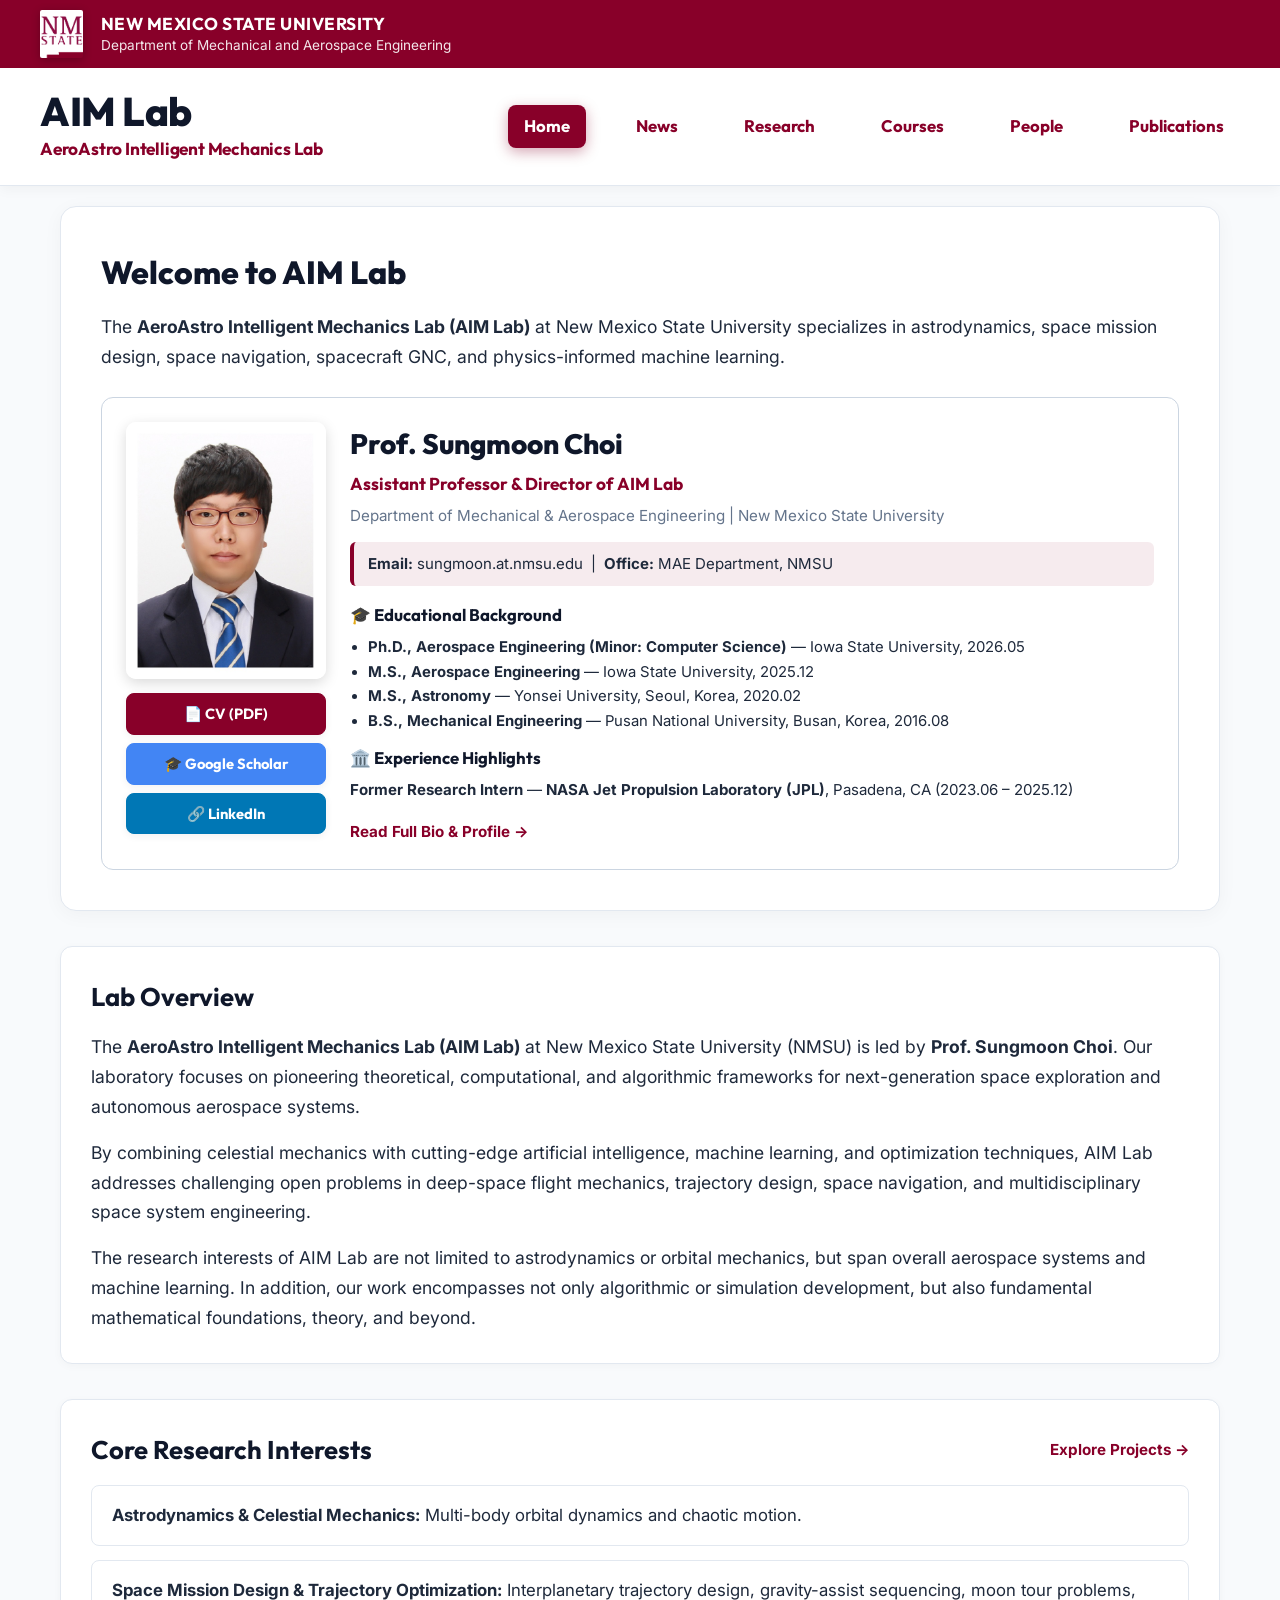
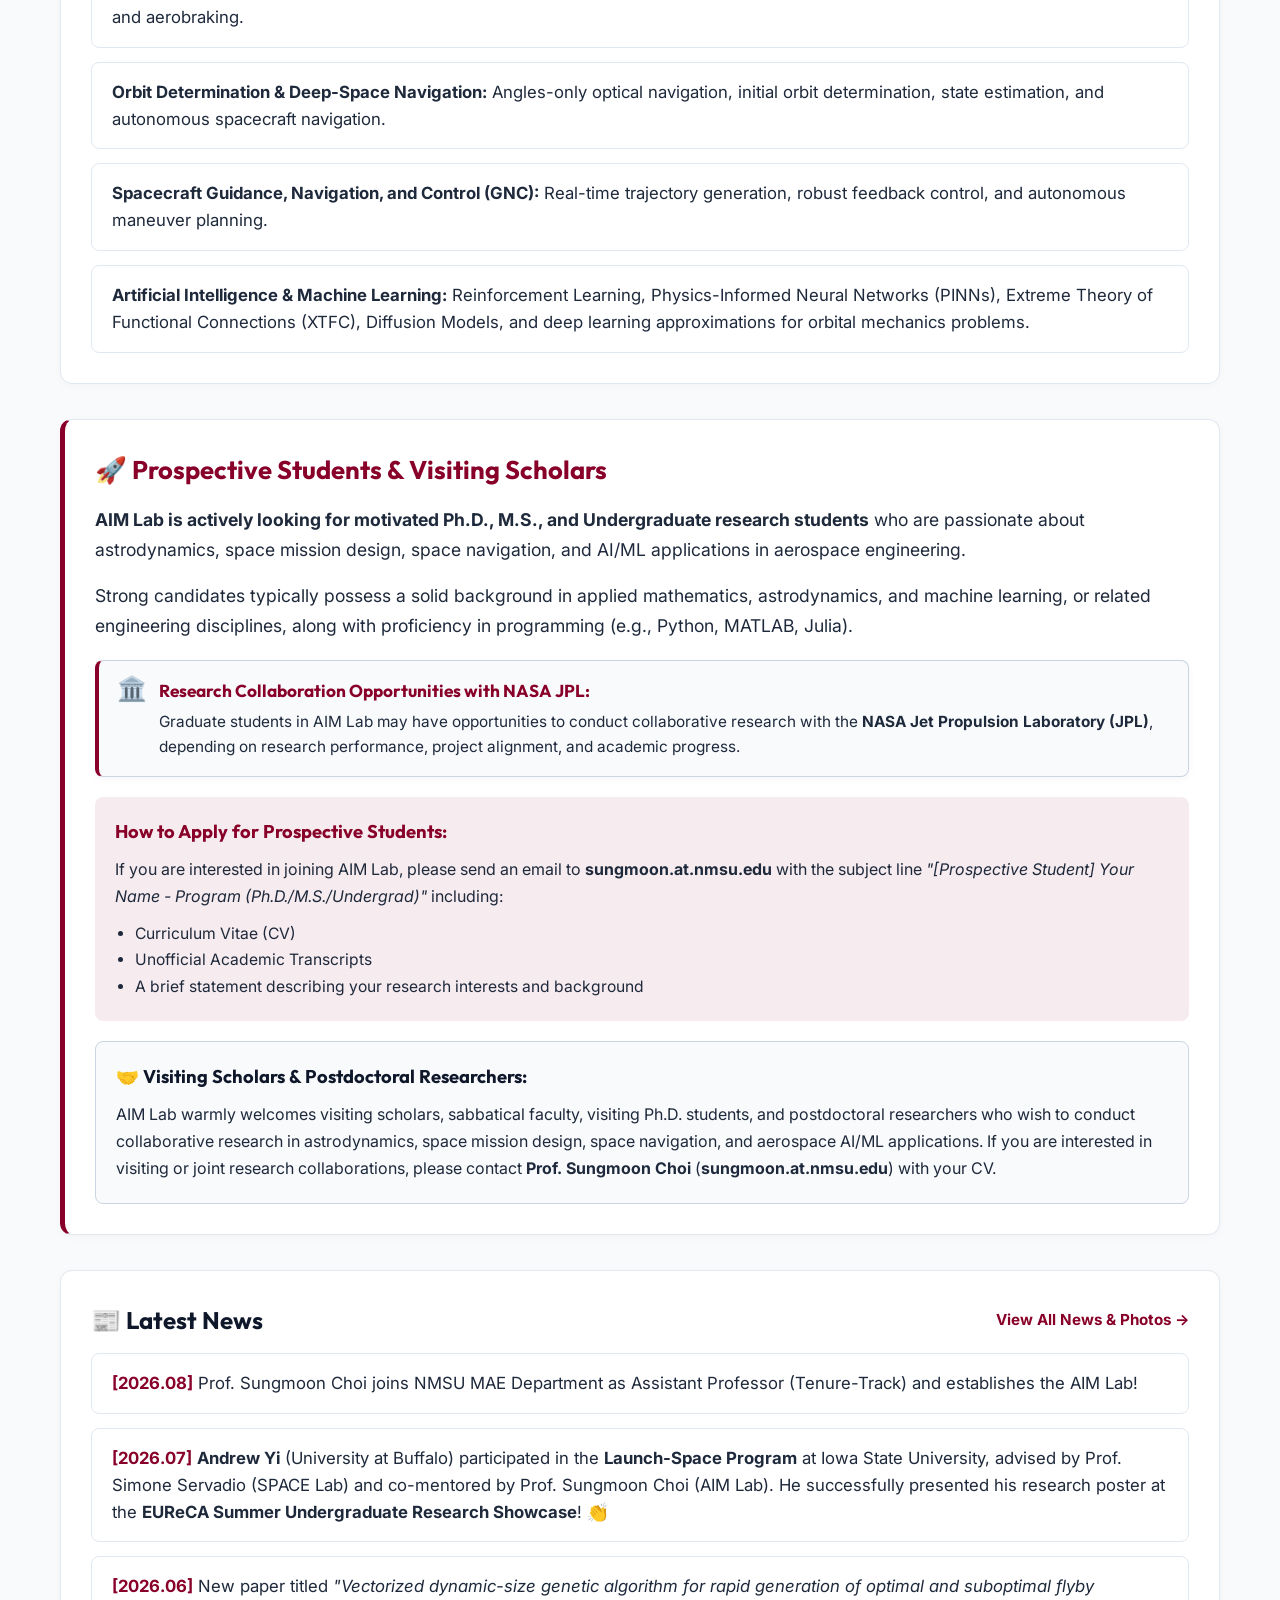
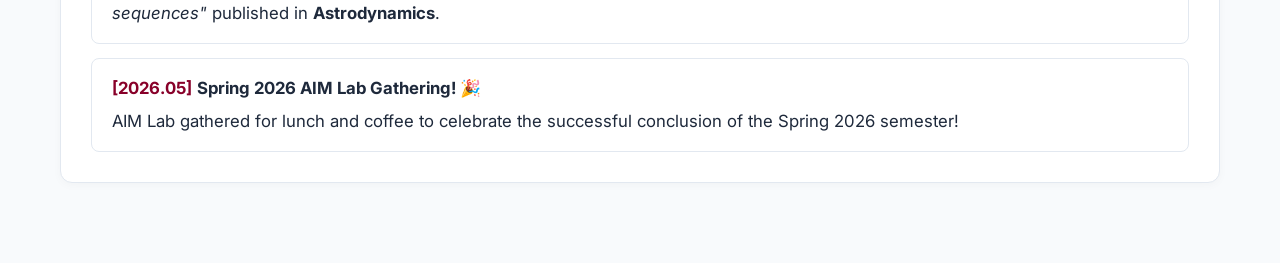
==== index.html @ 289d1724 "Restore text title header on Home page and ensure uniform 100% identical header menu height across a" ====
<!DOCTYPE html>
<html lang="en">
<head>
  <meta charset="UTF-8">
  <meta name="viewport" content="width=device-width, initial-scale=1.0">
  <title>AeroAstro Intelligent Mechanics Lab (AIM Lab) | NMSU</title>
  <link rel="stylesheet" href="styles.css?v=1.3.2">
</head>
<body>

  <!-- 1. TOP INSTITUTION BAR -->
  <div class="top-institution-bar">
    <div class="institution-container">
      <div class="institution-brand">
        <a href="https://nmsu.edu" target="_blank" rel="noopener noreferrer" class="logo-link">
          <img src="NMSU_Logo.png?v=2.0" alt="NMSU Logo" class="nmsu-logo">
        </a>
        <div class="institution-text">
          <a href="https://nmsu.edu" target="_blank" rel="noopener noreferrer" class="institution-name">New Mexico State University</a>
          <a href="https://mae.nmsu.edu" target="_blank" rel="noopener noreferrer" class="department-name">Department of Mechanical and Aerospace Engineering</a>
        </div>
      </div>
    </div>
  </div>

  <!-- 2. AIM LAB BRANDING & NAVIGATION HEADER -->
  <header class="main-header">
    <div class="lab-container">
      <div class="lab-title-group">
        <h1 class="lab-title">AIM Lab</h1>
        <p class="lab-subtitle">AeroAstro Intelligent Mechanics Lab</p>
      </div>

      <!-- Navigation Tabs -->
      <nav class="nav-tabs">
        <a href="index.html" class="nav-tab active">Home</a>
        <a href="news.html" class="nav-tab">News</a>
        <a href="research.html" class="nav-tab">Research</a>
        <a href="courses.html" class="nav-tab">Courses</a>
        <a href="people.html" class="nav-tab">People</a>
        <a href="publications.html" class="nav-tab">Publications</a>
      </nav>
    </div>
  </header>

  <!-- 3. PAGE CONTENT -->
  <main class="main-content">
    <div class="section-container">
      
      <!-- Hero Box & PI Bio Profile -->
      <div class="hero-box" style="margin-bottom: 35px;">
        <h2 class="hero-heading">Welcome to AIM Lab</h2>
        <p class="hero-text" style="margin-bottom: 25px;">
          The <strong>AeroAstro Intelligent Mechanics Lab (AIM Lab)</strong> at New Mexico State University specializes in astrodynamics, space mission design, space navigation, spacecraft GNC, and physics-informed machine learning.
        </p>

        <!-- PI Bio Profile Card (Option 2) -->
        <div style="background-color: #ffffff; border: 1px solid #cbd5e1; border-radius: 12px; padding: 24px; color: var(--text-main); display: flex; gap: 24px; align-items: flex-start; flex-wrap: wrap;">
          
          <!-- PI Photo & Links Column -->
          <div style="display: flex; flex-direction: column; gap: 10px; width: 200px; flex-shrink: 0;">
            <img src="Members/Sungmoon.jpg?v=1.0" alt="Prof. Sungmoon Choi" style="width: 100%; border-radius: 10px; box-shadow: 0 4px 14px rgba(0,0,0,0.15); border: 2px solid #ffffff;">
            
            <div style="display: flex; flex-direction: column; gap: 8px; width: 100%; margin-top: 4px;">
              <a href="Sungmoon_Choi_CV.pdf?v=20260731_v2" target="_blank" rel="noopener noreferrer" class="profile-link-btn cv-btn" style="width: 100%; justify-content: center; box-sizing: border-box;">
                📄 CV (PDF)
              </a>
              <a href="https://scholar.google.co.kr/citations?hl=en&user=EXvpT_MAAAAJ&view_op=list_works" target="_blank" rel="noopener noreferrer" class="profile-link-btn scholar-profile-btn" style="width: 100%; justify-content: center; box-sizing: border-box; background-color: #4285F4; color: #ffffff;">
                🎓 Google Scholar
              </a>
              <a href="https://www.linkedin.com/in/sun--moon/" target="_blank" rel="noopener noreferrer" class="profile-link-btn linkedin-btn" style="width: 100%; justify-content: center; box-sizing: border-box;">
                🔗 LinkedIn
              </a>
            </div>
          </div>

          <!-- PI Details & Bio Column -->
          <div style="flex: 1; min-width: 280px;">
            <h3 style="font-family: 'Outfit', sans-serif; font-size: 1.75rem; font-weight: 800; color: var(--space-dark); margin-bottom: 4px;">Prof. Sungmoon Choi</h3>
            <p style="font-family: 'Outfit', sans-serif; font-size: 1.08rem; font-weight: 700; color: var(--nmsu-crimson); margin-bottom: 6px;">Assistant Professor & Director of AIM Lab</p>
            <p style="font-size: 0.95rem; color: var(--text-muted); margin-bottom: 14px;">Department of Mechanical & Aerospace Engineering | New Mexico State University</p>

            <div style="background-color: var(--nmsu-crimson-light); border-left: 4px solid var(--nmsu-crimson); padding: 10px 14px; border-radius: 6px; margin-bottom: 16px; font-size: 0.94rem;">
              <strong>Email:</strong> sungmoon.at.nmsu.edu &nbsp;|&nbsp; <strong>Office:</strong> MAE Department, NMSU
            </div>

            <!-- Education & Research Experience -->
            <div style="margin-bottom: 14px;">
              <h4 style="font-family: 'Outfit', sans-serif; font-size: 1.05rem; color: var(--space-dark); margin-bottom: 6px; font-weight: 700;">🎓 Educational Background</h4>
              <ul style="margin-left: 18px; font-size: 0.93rem; line-height: 1.65; color: var(--text-main); margin-bottom: 12px;">
                <li><strong>Ph.D., Aerospace Engineering (Minor: Computer Science)</strong> — Iowa State University, 2026.05</li>
                <li><strong>M.S., Aerospace Engineering</strong> — Iowa State University, 2025.12</li>
                <li><strong>M.S., Astronomy</strong> — Yonsei University, Seoul, Korea, 2020.02</li>
                <li><strong>B.S., Mechanical Engineering</strong> — Pusan National University, Busan, Korea, 2016.08</li>
              </ul>

              <h4 style="font-family: 'Outfit', sans-serif; font-size: 1.05rem; color: var(--space-dark); margin-bottom: 6px; font-weight: 700;">🏛️ Experience Highlights</h4>
              <p style="font-size: 0.94rem; line-height: 1.6; margin-bottom: 4px; color: var(--text-main);">
                <strong>Former Research Intern</strong> — <strong>NASA Jet Propulsion Laboratory (JPL)</strong>, Pasadena, CA (2023.06 – 2025.12)
              </p>
            </div>
            
            <a href="people.html#pi" style="display: inline-block; color: var(--nmsu-crimson); font-weight: 700; font-size: 0.95rem; text-decoration: none; margin-top: 4px;">Read Full Bio & Profile →</a>
          </div>

        </div>
      </div>

      <!-- Lab Overview -->
      <div class="info-card" style="margin-bottom: 35px;">
        <h3 style="font-size: 1.6rem; color: var(--space-dark); margin-bottom: 14px;">Lab Overview</h3>
        <p class="section-desc" style="margin-bottom: 16px;">
          The <strong>AeroAstro Intelligent Mechanics Lab (AIM Lab)</strong> at New Mexico State University (NMSU) is led by <strong>Prof. Sungmoon Choi</strong>. Our laboratory focuses on pioneering theoretical, computational, and algorithmic frameworks for next-generation space exploration and autonomous aerospace systems.
        </p>
        <p class="section-desc" style="margin-bottom: 16px;">
          By combining celestial mechanics with cutting-edge artificial intelligence, machine learning, and optimization techniques, AIM Lab addresses challenging open problems in deep-space flight mechanics, trajectory design, space navigation, and multidisciplinary space system engineering.
        </p>
        <p class="section-desc">
          The research interests of AIM Lab are not limited to astrodynamics or orbital mechanics, but span overall aerospace systems and machine learning. In addition, our work encompasses not only algorithmic or simulation development, but also fundamental mathematical foundations, theory, and beyond.
        </p>
      </div>

      <!-- Core Research Interests -->
      <div class="info-card" style="margin-bottom: 35px;">
        <div style="display: flex; justify-content: space-between; align-items: center; margin-bottom: 14px;">
          <h3 style="font-size: 1.6rem; color: var(--space-dark); margin: 0;">Core Research Interests</h3>
          <a href="research.html" style="color: var(--nmsu-crimson); font-weight: 700; text-decoration: none; font-size: 0.95rem;">Explore Projects →</a>
        </div>
        <ul class="info-list">
          <li><strong>Astrodynamics & Celestial Mechanics:</strong> Multi-body orbital dynamics and chaotic motion.</li>
          <li><strong>Space Mission Design & Trajectory Optimization:</strong> Interplanetary trajectory design, gravity-assist sequencing, moon tour problems, and aerobraking.</li>
          <li><strong>Orbit Determination & Deep-Space Navigation:</strong> Angles-only optical navigation, initial orbit determination, state estimation, and autonomous spacecraft navigation.</li>
          <li><strong>Spacecraft Guidance, Navigation, and Control (GNC):</strong> Real-time trajectory generation, robust feedback control, and autonomous maneuver planning.</li>
          <li><strong>Artificial Intelligence & Machine Learning:</strong> Reinforcement Learning, Physics-Informed Neural Networks (PINNs), Extreme Theory of Functional Connections (XTFC), Diffusion Models, and deep learning approximations for orbital mechanics problems.</li>
        </ul>
      </div>

      <!-- Prospective Students & Visiting Scholars Section -->
      <div class="info-card" style="border-left: 5px solid var(--nmsu-crimson); background-color: #ffffff; margin-bottom: 35px;">
        <h3 style="font-size: 1.6rem; color: var(--nmsu-crimson); margin-bottom: 14px;">🚀 Prospective Students & Visiting Scholars</h3>
        <p class="section-desc" style="margin-bottom: 16px;">
          <strong>AIM Lab is actively looking for motivated Ph.D., M.S., and Undergraduate research students</strong> who are passionate about astrodynamics, space mission design, space navigation, and AI/ML applications in aerospace engineering.
        </p>
        <p class="section-desc" style="margin-bottom: 20px;">
          Strong candidates typically possess a solid background in applied mathematics, astrodynamics, and machine learning, or related engineering disciplines, along with proficiency in programming (e.g., Python, MATLAB, Julia).
        </p>
        
        <!-- NASA JPL Collaboration Opportunity Highlight Box -->
        <div style="background-color: #f8fafc; border-left: 4px solid var(--nmsu-crimson); border-top: 1px solid #cbd5e1; border-right: 1px solid #cbd5e1; border-bottom: 1px solid #cbd5e1; padding: 16px 18px; border-radius: 8px; margin-bottom: 20px; box-shadow: 0 2px 8px rgba(0,0,0,0.04);">
          <div style="display: flex; align-items: flex-start; gap: 12px;">
            <span style="font-size: 1.5rem; line-height: 1;">🏛️</span>
            <div>
              <h4 style="font-family: 'Outfit', sans-serif; color: var(--nmsu-crimson); margin-bottom: 4px; font-size: 1.08rem; font-weight: 700;">Research Collaboration Opportunities with NASA JPL:</h4>
              <p style="font-size: 0.96rem; color: var(--text-main); line-height: 1.65; margin: 0;">
                Graduate students in AIM Lab may have opportunities to conduct collaborative research with the <strong>NASA Jet Propulsion Laboratory (JPL)</strong>, depending on research performance, project alignment, and academic progress.
              </p>
            </div>
          </div>
        </div>

        <!-- How to Apply for Students -->
        <div style="background-color: var(--nmsu-crimson-light); padding: 20px; border-radius: 8px; margin-bottom: 20px;">
          <h4 style="font-family: 'Outfit', sans-serif; color: var(--nmsu-crimson); margin-bottom: 10px; font-size: 1.15rem;">How to Apply for Prospective Students:</h4>
          <p class="section-desc" style="font-size: 1rem; margin-bottom: 10px;">
            If you are interested in joining AIM Lab, please send an email to <strong>sungmoon.at.nmsu.edu</strong> with the subject line <em>"[Prospective Student] Your Name - Program (Ph.D./M.S./Undergrad)"</em> including:
          </p>
          <ul style="margin-left: 20px; color: var(--text-main); font-size: 0.98rem; line-height: 1.7;">
            <li>Curriculum Vitae (CV)</li>
            <li>Unofficial Academic Transcripts</li>
            <li>A brief statement describing your research interests and background</li>
          </ul>
        </div>

        <!-- Visiting Scholars Information -->
        <div style="background-color: #f8fafc; border: 1px solid #cbd5e1; padding: 20px; border-radius: 8px;">
          <h4 style="font-family: 'Outfit', sans-serif; color: var(--space-dark); margin-bottom: 10px; font-size: 1.15rem;">🤝 Visiting Scholars & Postdoctoral Researchers:</h4>
          <p class="section-desc" style="font-size: 1rem; line-height: 1.7;">
            AIM Lab warmly welcomes visiting scholars, sabbatical faculty, visiting Ph.D. students, and postdoctoral researchers who wish to conduct collaborative research in astrodynamics, space mission design, space navigation, and aerospace AI/ML applications. If you are interested in visiting or joint research collaborations, please contact <strong>Prof. Sungmoon Choi</strong> (<strong>sungmoon.at.nmsu.edu</strong>) with your CV.
          </p>
        </div>
      </div>

      <!-- Latest News Preview Box -->
      <div class="info-card">
        <div style="display: flex; justify-content: space-between; align-items: center; margin-bottom: 14px;">
          <h3 style="font-size: 1.5rem; color: var(--space-dark); margin: 0;">📰 Latest News</h3>
          <a href="news.html" style="color: var(--nmsu-crimson); font-weight: 700; text-decoration: none; font-size: 0.95rem;">View All News & Photos →</a>
        </div>
        <ul class="info-list" id="home-latest-news-list">
          <li>
            <strong style="color: var(--nmsu-crimson);">[2026.08]</strong> Prof. Sungmoon Choi joins NMSU MAE Department as Assistant Professor (Tenure-Track) and establishes the AIM Lab!
          </li>
          <li>
            <strong style="color: var(--nmsu-crimson);">[2026.07]</strong> <strong>Andrew Yi</strong> (University at Buffalo) participated in the <strong>Launch-Space Program</strong> at Iowa State University, advised by Prof. Simone Servadio (SPACE Lab) and co-mentored by Prof. Sungmoon Choi (AIM Lab). He successfully presented his research poster at the <strong>EUReCA Summer Undergraduate Research Showcase</strong>! 👏
          </li>
          <li>
            <strong style="color: var(--nmsu-crimson);">[2026.06]</strong> New paper titled <em>"Vectorized dynamic-size genetic algorithm for rapid generation of optimal and suboptimal flyby sequences"</em> published in <strong>Astrodynamics</strong>.
          </li>
          <li>
            <strong style="color: var(--nmsu-crimson);">[2026.05]</strong> <strong>Congratulations to Mingeun Park & Ethan Griesman! 🎓</strong> Lab members Mingeun Park (B.S. in Aerospace Engineering and Meteorology) and Ethan Griesman (B.S. in Computer Engineering) earned their degrees from Iowa State University!
          </li>
        </ul>
      </div>

    </div>
  </main>

  <script src="main.js"></script>
</body>
</html>
---- styles.css ----
/* Modern Styling for NMSU Header, AIM Lab Navigation & Smooth Page Sections */
@import url('https://fonts.googleapis.com/css2?family=Inter:wght@400;500;600;700&family=Outfit:wght@600;700;800&family=Fira+Code:wght@400;600&display=swap');

:root {
  --nmsu-crimson: #880029;
  --nmsu-crimson-dark: #5e001c;
  --nmsu-crimson-light: rgba(136, 0, 41, 0.08);
  --space-dark: #0f172a;
  --text-main: #1e293b;
  --text-muted: #64748b;
  --bg-light: #f8fafc;
}

* {
  box-sizing: border-box;
  margin: 0;
  padding: 0;
}

html {
  scroll-behavior: smooth;
}

body {
  font-family: 'Inter', -apple-system, BlinkMacSystemFont, sans-serif;
  background-color: var(--bg-light);
  color: var(--text-main);
  line-height: 1.6;
}

/* 1. Top Institution Header (NMSU Crimson Bar) */
.top-institution-bar {
  background-color: var(--nmsu-crimson);
  color: #ffffff;
  padding: 10px 0;
  width: 100%;
}

.institution-container {
  max-width: 1340px;
  margin: 0 auto;
  padding: 0 40px;
  display: flex;
  align-items: center;
}

.institution-brand {
  display: flex;
  align-items: center;
  gap: 18px;
}

.logo-link {
  display: inline-block;
  text-decoration: none;
}

.nmsu-logo {
  height: 48px;
  width: auto;
  display: block;
  box-shadow: 0 2px 8px rgba(0, 0, 0, 0.25);
  border-radius: 2px;
  transition: transform 0.2s ease, opacity 0.2s ease;
}

.nmsu-logo:hover {
  opacity: 0.92;
  transform: scale(1.03);
}

.institution-text {
  display: flex;
  flex-direction: column;
  align-items: flex-start;
}

.institution-name {
  font-family: 'Outfit', sans-serif;
  font-weight: 700;
  font-size: 1.08rem;
  letter-spacing: 0.5px;
  text-transform: uppercase;
  color: #ffffff;
  text-decoration: none;
  line-height: 1.2;
  transition: opacity 0.2s ease;
}

.institution-name:hover {
  opacity: 0.88;
  text-decoration: underline;
}

.department-name {
  font-family: 'Inter', sans-serif;
  font-weight: 400;
  font-size: 0.85rem;
  color: rgba(255, 255, 255, 0.9);
  text-decoration: none;
  line-height: 1.3;
  margin-top: 2px;
  transition: opacity 0.2s ease;
}

.department-name:hover {
  opacity: 0.88;
  text-decoration: underline;
}

/* 2. AIM Lab Header & Navigation Tabs */
.main-header {
  position: sticky;
  top: 0;
  z-index: 1000;
  background-color: #ffffff;
  border-bottom: 1px solid #e2e8f0;
  padding: 22px 0;
  width: 100%;
  box-shadow: 0 4px 12px rgba(0, 0, 0, 0.04);
}

.lab-container {
  max-width: 1340px;
  margin: 0 auto;
  padding: 0 40px;
  display: flex;
  align-items: center;
  justify-content: space-between;
  gap: 20px;
}

.lab-title-group {
  display: flex;
  flex-direction: column;
  flex-shrink: 0;
}

.lab-title {
  font-family: 'Outfit', sans-serif;
  font-weight: 800;
  font-size: 2.8rem;
  color: var(--space-dark);
  letter-spacing: -0.5px;
  line-height: 1.1;
  margin: 0;
}

.lab-subtitle {
  font-family: 'Inter', sans-serif;
  font-weight: 600;
  font-size: 1.1rem;
  color: var(--nmsu-crimson);
  letter-spacing: -0.2px;
  margin-top: 4px;
  margin-bottom: 0;
}

.lab-title-group {
  display: flex;
  flex-direction: column;
  flex-shrink: 0;
}

.lab-title {
  font-family: 'Outfit', sans-serif;
  font-weight: 800;
  font-size: 2.5rem;
  color: var(--space-dark);
  letter-spacing: -0.5px;
  line-height: 1.05;
  margin: 0;
}

.lab-subtitle {
  font-family: 'Outfit', 'Inter', sans-serif;
  font-weight: 700;
  font-size: 1.08rem;
  color: var(--nmsu-crimson);
  letter-spacing: -0.2px;
  margin-top: 3px;
  margin-bottom: 0;
}

/* Navigation Tabs (Far-Right Alignment, Wide Spacing, Crimson Font Color) */
.nav-tabs {
  display: flex;
  align-items: center;
  gap: 34px;
  margin-left: auto;
  justify-content: flex-end;
}

.nav-tab {
  text-decoration: none;
  font-family: 'Outfit', 'Inter', sans-serif;
  font-weight: 700;
  font-size: 1.05rem;
  color: var(--nmsu-crimson);
  padding: 8px 16px;
  border-radius: 8px;
  transition: all 0.25s ease;
}

.nav-tab:hover {
  color: #ffffff;
  background-color: var(--nmsu-crimson);
  transform: translateY(-2px);
  box-shadow: 0 4px 12px rgba(136, 0, 41, 0.3);
}

.nav-tab.active {
  color: #ffffff;
  background-color: var(--nmsu-crimson);
  font-weight: 700;
  box-shadow: 0 4px 14px rgba(136, 0, 41, 0.35);
}

/* 3. MAIN CONTENT SECTIONS */
.main-content {
  padding: 20px 0 80px;
}

.section {
  padding: 50px 0;
}

.section-container {
  max-width: 1240px;
  margin: 0 auto;
  padding: 0 40px;
}

.section-title {
  font-family: 'Outfit', sans-serif;
  font-size: 2.4rem;
  font-weight: 800;
  color: var(--space-dark);
}

.pub-header-row {
  display: flex;
  justify-content: space-between;
  align-items: center;
  flex-wrap: wrap;
  gap: 16px;
}

.scholar-btn {
  background-color: var(--nmsu-crimson);
  color: #ffffff;
  padding: 10px 20px;
  border-radius: 8px;
  font-family: 'Outfit', 'Inter', sans-serif;
  font-weight: 700;
  font-size: 0.98rem;
  text-decoration: none;
  transition: all 0.25s ease;
  box-shadow: 0 4px 12px rgba(136, 0, 41, 0.2);
}

.scholar-btn:hover {
  background-color: var(--nmsu-crimson-dark);
  transform: translateY(-2px);
  box-shadow: 0 6px 16px rgba(136, 0, 41, 0.35);
}

.section-desc {
  font-size: 1.1rem;
  color: var(--text-main);
  line-height: 1.7;
}

.section-divider {
  width: 100%;
  height: 3px;
  background: linear-gradient(90deg, var(--nmsu-crimson) 0%, rgba(136, 0, 41, 0.2) 100%);
  margin: 14px 0 28px;
  border-radius: 2px;
}

/* Home Hero Card */
.hero-box {
  background-color: #ffffff;
  padding: 40px;
  border-radius: 16px;
  border: 1px solid #e2e8f0;
  box-shadow: 0 4px 20px rgba(0,0,0,0.04);
}

.hero-heading {
  font-family: 'Outfit', sans-serif;
  font-size: 2rem;
  font-weight: 800;
  color: var(--space-dark);
  margin-bottom: 14px;
}

.hero-text {
  font-size: 1.1rem;
  color: var(--text-main);
  margin-bottom: 24px;
  line-height: 1.7;
}

.pi-brief {
  background-color: var(--nmsu-crimson-light);
  border-left: 4px solid var(--nmsu-crimson);
  padding: 20px;
  border-radius: 6px;
}

.pi-brief h3 {
  font-family: 'Outfit', sans-serif;
  color: var(--nmsu-crimson);
  margin-bottom: 6px;
}

.pi-brief a {
  color: var(--nmsu-crimson);
  font-weight: 600;
}

/* Info Lists & Cards */
.info-list {
  list-style: none;
  display: flex;
  flex-direction: column;
  gap: 14px;
  font-size: 1.05rem;
}

.info-list li {
  background-color: #ffffff;
  padding: 16px 20px;
  border-radius: 8px;
  border: 1px solid #e2e8f0;
}

.card-grid {
  display: grid;
  grid-template-columns: repeat(auto-fit, minmax(300px, 1fr));
  gap: 24px;
}

.info-card {
  background-color: #ffffff;
  padding: 30px;
  border-radius: 12px;
  border: 1px solid #e2e8f0;
  box-shadow: 0 2px 10px rgba(0,0,0,0.03);
}

.info-card h3 {
  font-family: 'Outfit', sans-serif;
  color: var(--nmsu-crimson);
  font-size: 1.3rem;
  margin-bottom: 10px;
}

/* 4. CATEGORIES STRUCTURE */
.tree-container {
  background-color: #ffffff;
  border: 1.5px solid #e2e8f0;
  border-radius: 12px;
  padding: 24px 28px;
  margin-bottom: 35px;
  box-shadow: 0 4px 14px rgba(0, 0, 0, 0.03);
}

.tree-header {
  font-family: 'Outfit', sans-serif;
  font-weight: 800;
  font-size: 1.15rem;
  color: var(--space-dark);
  margin-bottom: 14px;
  text-transform: uppercase;
  letter-spacing: 0.5px;
}

.tree-branches {
  display: flex;
  flex-direction: column;
  gap: 10px;
}

.tree-btn {
  background: none;
  border: none;
  text-decoration: none;
  text-align: left;
  font-family: 'Outfit', 'Inter', sans-serif;
  font-weight: 600;
  font-size: 1.08rem;
  color: var(--text-main);
  padding: 10px 18px;
  border-radius: 8px;
  cursor: pointer;
  transition: all 0.25s ease;
  display: flex;
  align-items: center;
  gap: 12px;
}

.tree-icon {
  font-family: 'Fira Code', monospace;
  color: var(--nmsu-crimson);
  font-weight: 700;
  font-size: 1.1rem;
}

.tree-btn:hover {
  background-color: var(--nmsu-crimson-light);
  color: var(--nmsu-crimson);
  transform: translateX(4px);
}

.tree-btn.active {
  background-color: var(--nmsu-crimson);
  color: #ffffff;
  font-weight: 700;
  box-shadow: 0 4px 14px rgba(136, 0, 41, 0.25);
}

.tree-btn.active .tree-icon {
  color: #ffffff;
}

.category-subtitle {
  font-family: 'Outfit', sans-serif;
  font-size: 1.5rem;
  font-weight: 700;
  color: var(--nmsu-crimson);
  margin-bottom: 20px;
  border-bottom: 2px solid #e2e8f0;
  padding-bottom: 8px;
}

.pub-category, .people-category, .research-category {
  display: none;
}

.pub-category.active, .people-category.active, .research-category.active {
  display: block;
}

/* 5. EXPANDABLE PROJECT FIGURES GALLERY */
.expand-btn {
  background-color: var(--nmsu-crimson-light);
  color: var(--nmsu-crimson);
  border: 1px solid rgba(136, 0, 41, 0.25);
  font-family: 'Outfit', sans-serif;
  font-weight: 700;
  font-size: 0.92rem;
  padding: 8px 16px;
  border-radius: 8px;
  cursor: pointer;
  transition: all 0.25s ease;
  display: inline-flex;
  align-items: center;
  gap: 8px;
}

.expand-btn:hover {
  background-color: var(--nmsu-crimson);
  color: #ffffff;
}

.expand-arrow {
  transition: transform 0.3s ease;
}

.expandable-card.active .expand-arrow {
  transform: rotate(180deg);
}

.expandable-gallery {
  display: none;
  margin-top: 20px;
  padding-top: 20px;
  border-top: 1px dashed #cbd5e1;
  animation: fadeIn 0.35s ease-in-out;
}

.expandable-gallery.active {
  display: block;
}

.gallery-grid {
  display: grid;
  grid-template-columns: repeat(auto-fit, minmax(280px, 1fr));
  gap: 20px;
}

.gallery-item {
  background-color: #f8fafc;
  border: 1px solid #e2e8f0;
  border-radius: 10px;
  padding: 12px;
  text-align: center;
  transition: transform 0.25s ease, box-shadow 0.25s ease;
}

.gallery-item:hover {
  transform: translateY(-4px);
  box-shadow: 0 8px 20px rgba(0, 0, 0, 0.08);
}

.gallery-img {
  width: 100%;
  height: 200px;
  object-fit: contain;
  border-radius: 6px;
  background-color: #ffffff;
  padding: 6px;
  cursor: zoom-in;
  transition: transform 0.2s ease;
}

.gallery-img:hover {
  transform: scale(1.03);
}

.img-caption {
  font-size: 0.85rem;
  color: var(--text-muted);
  font-weight: 600;
  margin-top: 8px;
}

/* 6. LIGHTBOX MODAL OVERLAY STYLING (FIXED CENTER SCREEN OVERLAY) */
.image-modal-overlay {
  position: fixed !important;
  top: 0 !important;
  left: 0 !important;
  right: 0 !important;
  bottom: 0 !important;
  width: 100vw !important;
  height: 100vh !important;
  background-color: rgba(15, 23, 42, 0.94) !important;
  backdrop-filter: blur(10px) !important;
  z-index: 999999 !important;
  box-sizing: border-box !important;
  padding: 20px !important;
}

.modal-content {
  margin: auto !important;
  display: block !important;
  max-width: 95vw !important;
  max-height: 88vh !important;
  min-width: 65vw !important;
  object-fit: contain !important;
  border-radius: 12px !important;
  box-shadow: 0 24px 60px rgba(0, 0, 0, 0.7) !important;
  background-color: #ffffff !important;
  padding: 12px !important;
  cursor: default !important;
}

.modal-caption {
  margin: 14px auto 0 !important;
  display: block !important;
  width: 90% !important;
  text-align: center !important;
  color: #ffffff !important;
  font-family: 'Outfit', sans-serif !important;
  font-size: 1.25rem !important;
  font-weight: 700 !important;
}

.modal-close {
  position: absolute !important;
  top: 20px !important;
  right: 30px !important;
  color: #ffffff !important;
  font-size: 48px !important;
  font-weight: bold !important;
  cursor: pointer !important;
  z-index: 1000000 !important;
  line-height: 1 !important;
}

.modal-close:hover {
  color: var(--nmsu-crimson) !important;
  transform: scale(1.2) !important;
}

/* People Section Long Scrolling Offset */
.people-section {
  scroll-margin-top: 150px;
  margin-bottom: 60px;
}

.pub-list {
  list-style: none;
  display: flex;
  flex-direction: column;
  gap: 18px;
}

.pub-item {
  background-color: #ffffff;
  padding: 22px 28px;
  border-radius: 12px;
  border: 1px solid #e2e8f0;
  box-shadow: 0 2px 10px rgba(0, 0, 0, 0.03);
  display: flex;
  gap: 18px;
  transition: transform 0.2s ease, box-shadow 0.2s ease;
}

.pub-item:hover {
  transform: translateY(-2px);
  box-shadow: 0 8px 22px rgba(0, 0, 0, 0.07);
  border-color: rgba(136, 0, 41, 0.35);
}

.pub-tag {
  font-family: 'Outfit', sans-serif;
  font-weight: 800;
  color: var(--nmsu-crimson);
  font-size: 1.05rem;
  min-width: 50px;
}

.pub-content {
  font-size: 1rem;
  line-height: 1.6;
}

.pub-authors {
  color: var(--text-main);
}

.pub-paper-title {
  font-weight: 700;
  color: var(--space-dark);
  margin: 0 4px;
}

.pub-venue {
  color: var(--text-muted);
}

.pub-link {
  color: var(--nmsu-crimson);
  font-weight: 700;
  text-decoration: none;
  margin-left: 8px;
}

.pub-link:hover {
  text-decoration: underline;
}

/* 7. PRINCIPAL INVESTIGATOR PROFILE STYLING */
.pi-profile-card {
  background-color: #ffffff;
  border: 1px solid #e2e8f0;
  border-radius: 16px;
  padding: 40px;
  display: flex;
  gap: 40px;
  box-shadow: 0 4px 20px rgba(0, 0, 0, 0.04);
  align-items: flex-start;
}

.pi-photo-container {
  flex-shrink: 0;
}

.pi-photo {
  width: 240px;
  height: 300px;
  object-fit: cover;
  border-radius: 14px;
  box-shadow: 0 6px 18px rgba(0, 0, 0, 0.12);
  border: 3px solid #ffffff;
  outline: 1px solid #e2e8f0;
}

.pi-details {
  display: flex;
  flex-direction: column;
  gap: 12px;
}

.pi-name {
  font-family: 'Outfit', sans-serif;
  font-size: 2.2rem;
  font-weight: 800;
  color: var(--space-dark);
  line-height: 1.2;
}

.pi-title {
  font-family: 'Outfit', sans-serif;
  font-size: 1.15rem;
  font-weight: 700;
  color: var(--nmsu-crimson);
}

.pi-affiliation {
  font-size: 1rem;
  color: var(--text-main);
  line-height: 1.5;
}

.pi-contact-group {
  background-color: var(--nmsu-crimson-light);
  border-left: 4px solid var(--nmsu-crimson);
  padding: 14px 18px;
  border-radius: 6px;
  margin: 8px 0;
}

.pi-contact-group a {
  color: var(--nmsu-crimson);
  font-weight: 600;
  text-decoration: none;
}

.pi-contact-group a:hover {
  text-decoration: underline;
}

.pi-subtitle {
  font-family: 'Outfit', sans-serif;
  font-size: 1.25rem;
  font-weight: 700;
  color: var(--space-dark);
  margin-bottom: 8px;
  margin-top: 8px;
}

.pi-edu-list {
  list-style: none;
  display: flex;
  flex-direction: column;
  gap: 6px;
  margin-bottom: 12px;
}

.pi-bio {
  font-size: 1.02rem;
  color: var(--text-main);
  line-height: 1.7;
}

/* 8. PROFILE LINK BUTTONS STYLING */
.profile-link-btn {
  display: inline-flex;
  align-items: center;
  gap: 8px;
  padding: 8px 16px;
  border-radius: 8px;
  font-family: 'Outfit', 'Inter', sans-serif;
  font-weight: 700;
  font-size: 0.92rem;
  text-decoration: none;
  transition: all 0.25s ease;
  box-shadow: 0 2px 8px rgba(0, 0, 0, 0.06);
}

.cv-btn {
  background-color: var(--nmsu-crimson);
  color: #ffffff;
  border: 1px solid var(--nmsu-crimson);
}

.cv-btn:hover {
  background-color: var(--nmsu-crimson-dark);
  transform: translateY(-2px);
  box-shadow: 0 4px 12px rgba(136, 0, 41, 0.3);
}

.linkedin-btn {
  background-color: #0077b5;
  color: #ffffff;
  border: 1px solid #0077b5;
}

.linkedin-btn:hover {
  background-color: #005582;
  transform: translateY(-2px);
  box-shadow: 0 4px 12px rgba(0, 119, 181, 0.3);
}

.rg-btn {
  background-color: #00ccbb;
  color: #ffffff;
  border: 1px solid #00ccbb;
}

.rg-btn:hover {
  background-color: #00998c;
  transform: translateY(-2px);
  box-shadow: 0 4px 12px rgba(0, 204, 187, 0.3);
}

.scholar-profile-btn {
  background-color: #4285f4;
  color: #ffffff;
  border: 1px solid #4285f4;
}

.scholar-profile-btn:hover {
  background-color: #2b6cb0;
  transform: translateY(-2px);
  box-shadow: 0 4px 12px rgba(66, 133, 244, 0.3);
}

/* Responsive tweaking */
@media (max-width: 960px) {
  .lab-container {
    flex-direction: column;
    align-items: flex-start;
    gap: 20px;
  }
  .nav-tabs {
    margin-left: 0;
    width: 100%;
    justify-content: flex-start;
    gap: 14px;
    flex-wrap: wrap;
  }
}

@media (max-width: 768px) {
  .pi-profile-card {
    flex-direction: column;
    align-items: center;
  }
  .pi-photo {
    width: 200px;
    height: 250px;
  }
}

/* 9. NEWS VIDEO & RESPONSIVE EMBEDS STYLING */
.news-video-card {
  margin-top: 14px;
  max-width: 680px;
  background-color: #f8fafc;
  border: 1px solid #e2e8f0;
  border-radius: 12px;
  overflow: hidden;
  box-shadow: 0 4px 12px rgba(0, 0, 0, 0.05);
}

.news-video {
  width: 100%;
  max-height: 400px;
  object-fit: contain;
  display: block;
  background-color: #0f172a;
}

.news-video:fullscreen,
.news-video:-webkit-full-screen {
  object-fit: contain !important;
  max-height: 100vh !important;
  width: 100vw !important;
  background-color: #000000 !important;
}

.news-video-iframe-wrapper {
  position: relative;
  padding-bottom: 56.25%; /* 16:9 Aspect Ratio */
  height: 0;
  overflow: hidden;
  border-bottom: 1px solid #e2e8f0;
}

.news-video-iframe-wrapper iframe {
  position: absolute;
  top: 0;
  left: 0;
  width: 100%;
  height: 100%;
  border: 0;
}
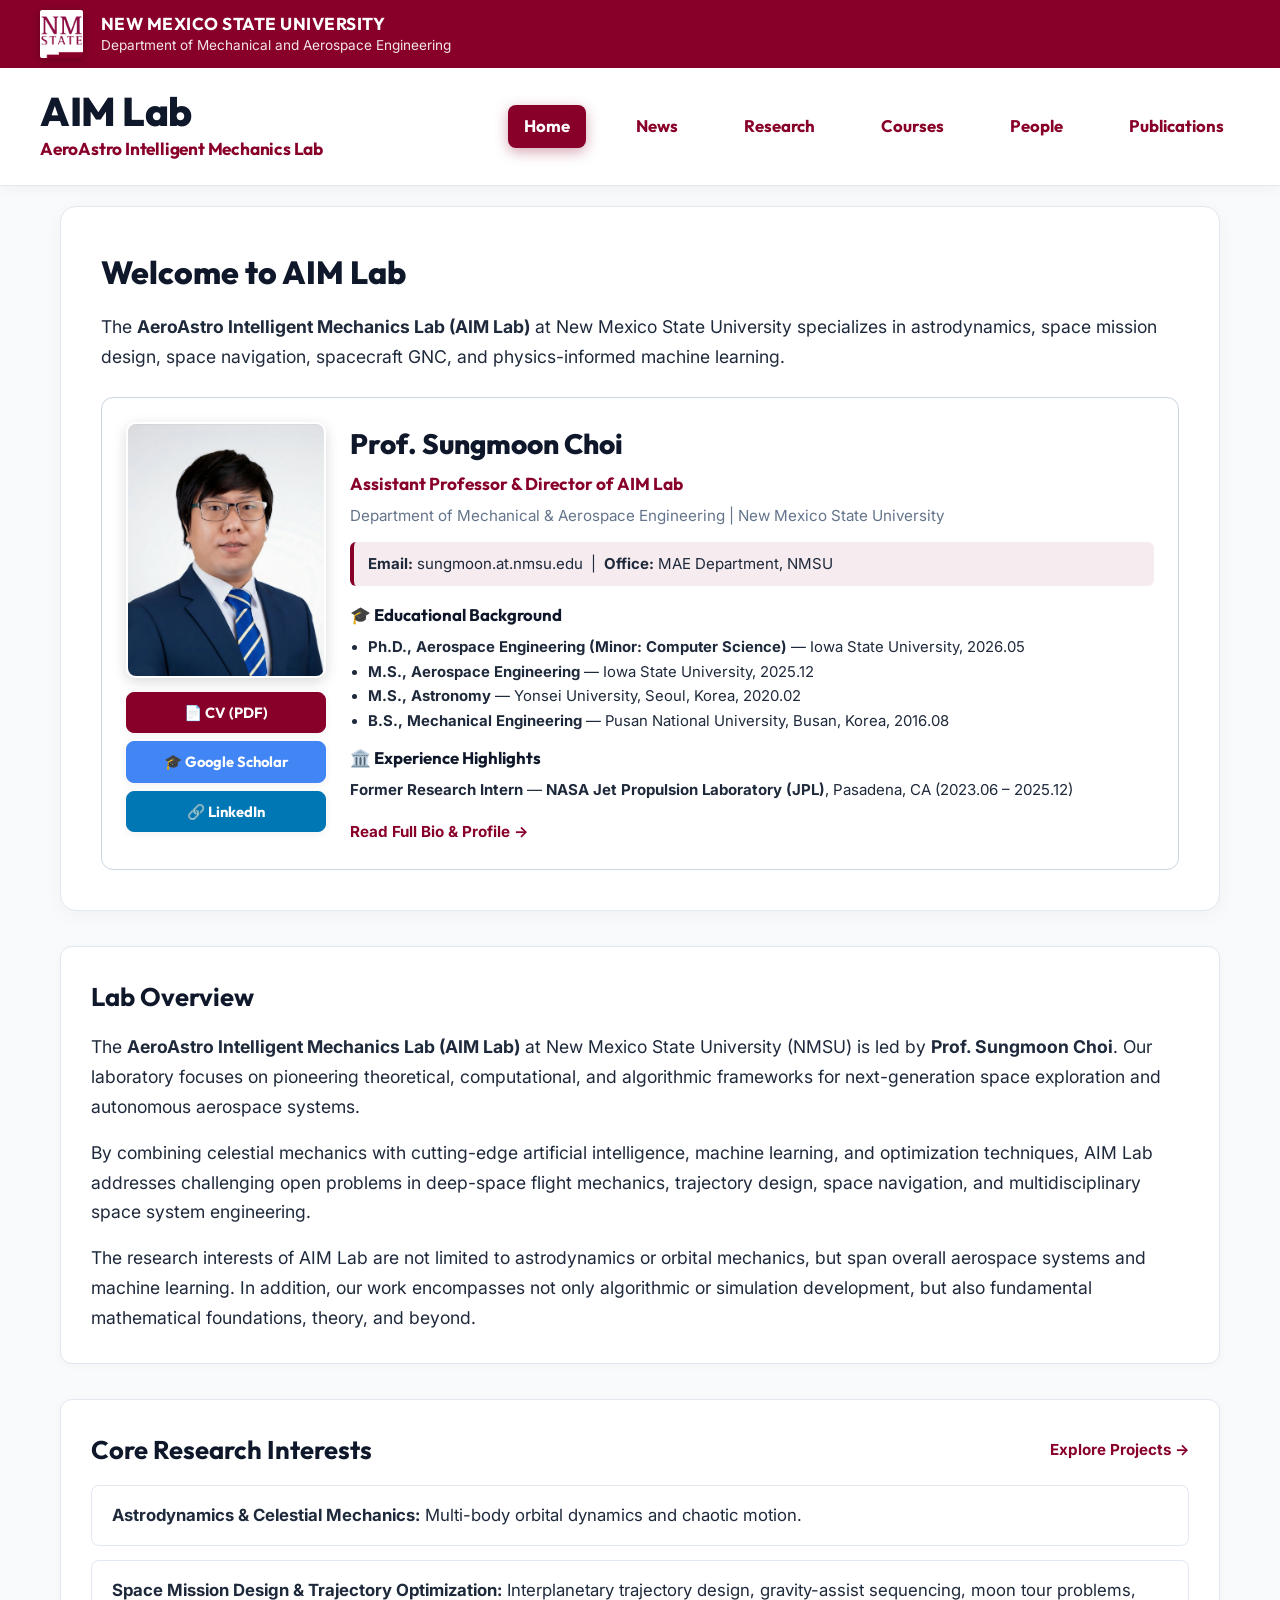
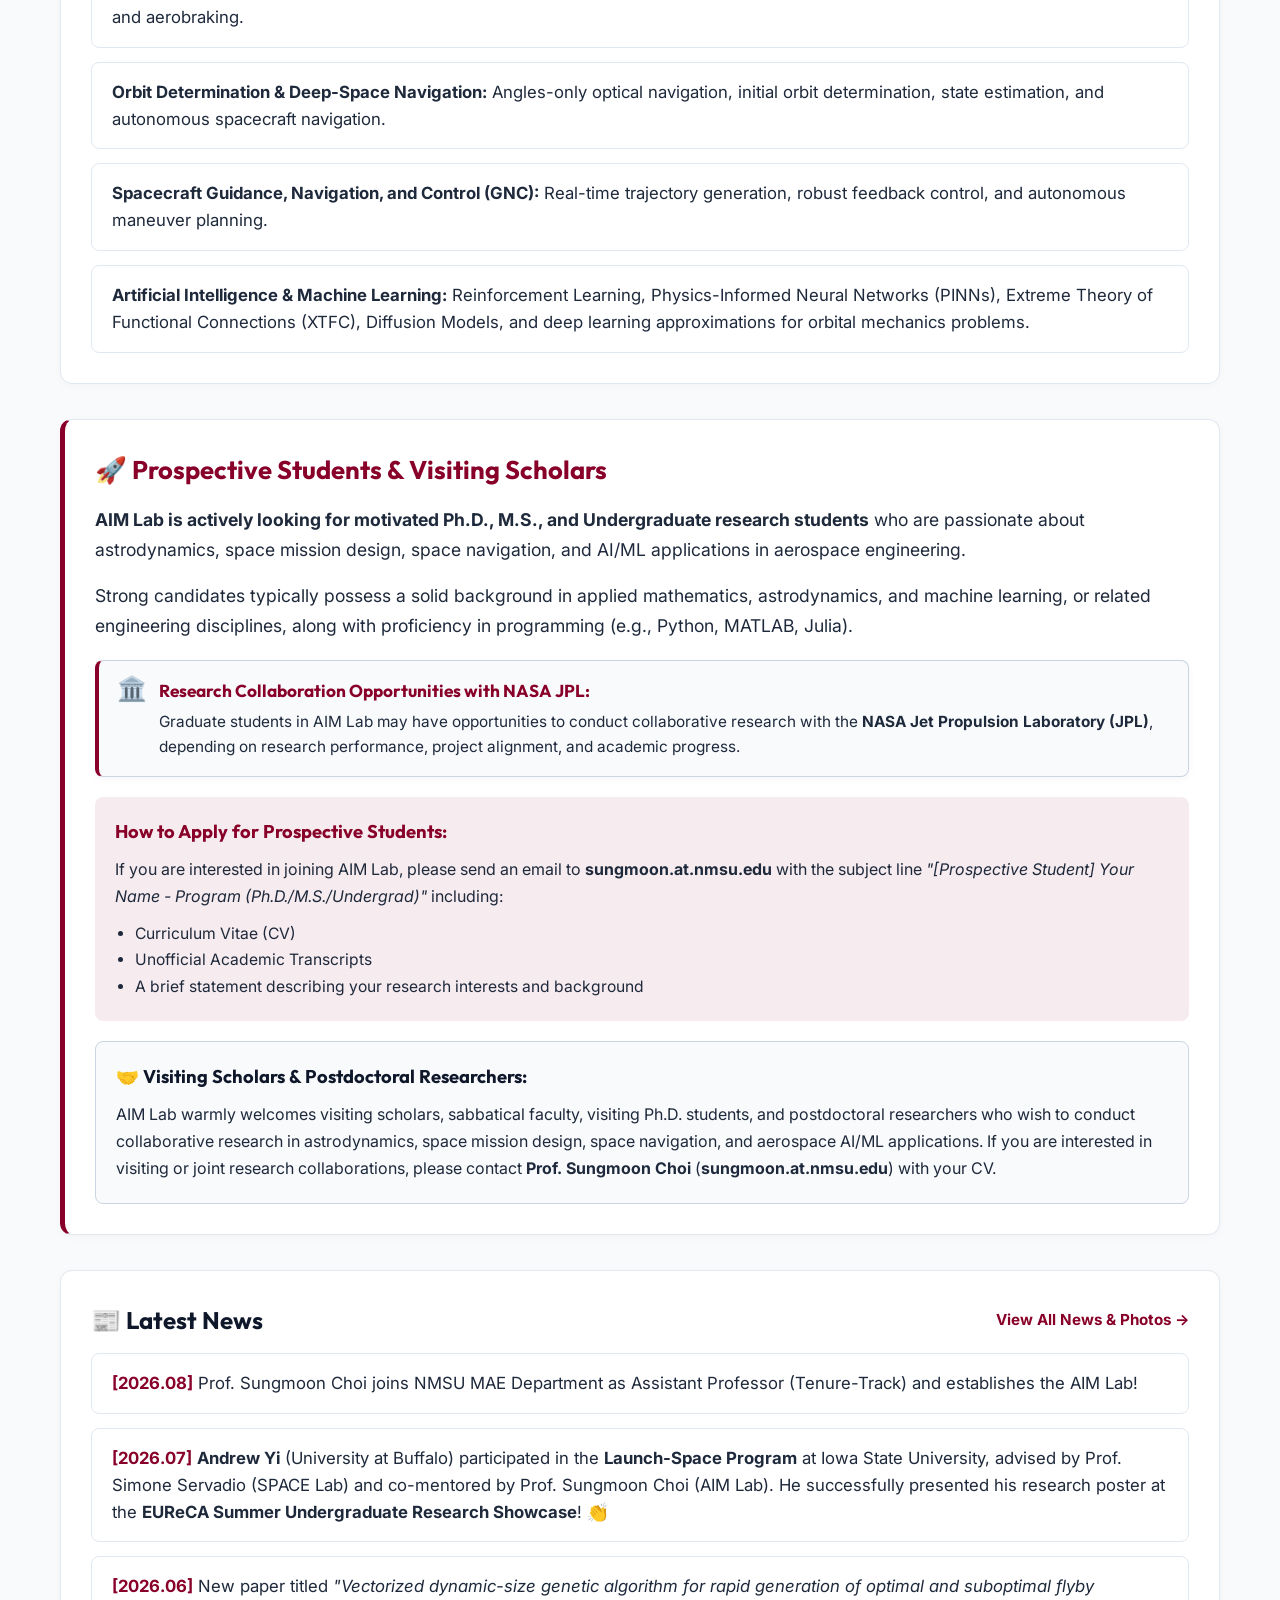
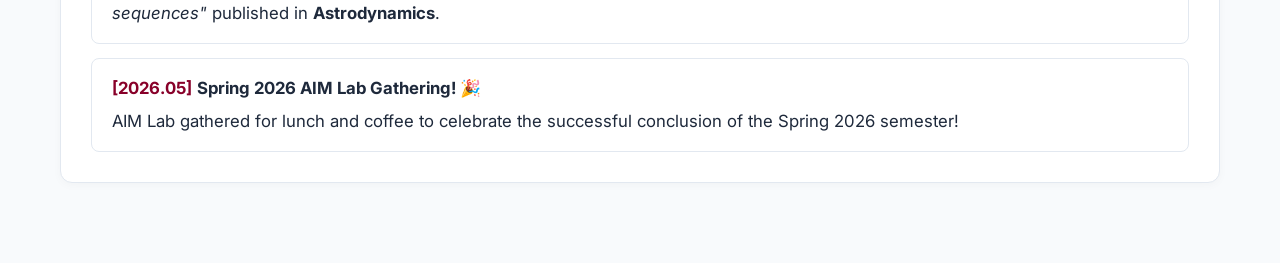
==== commit 4505d9ac: "Update Tishyo profile" ====
--- a/index.html
+++ b/index.html
@@ -1,11 +1,79 @@
 <!DOCTYPE html>
 <html lang="en">
+
 <head>
   <meta charset="UTF-8">
   <meta name="viewport" content="width=device-width, initial-scale=1.0">
-  <title>AeroAstro Intelligent Mechanics Lab (AIM Lab) | NMSU</title>
+
+  <!-- Google Search Console Site Verification -->
+  <meta name="google-site-verification" content="Lg7-El321i9mdXUO3tBHVMsOjQ0ZGdg48Xcnm8JI7NQ" />
+
+  <!-- Primary Search Engine SEO Meta Tags -->
+  <title>AIM Lab | AeroAstro Intelligent Mechanics Lab | Prof. Sungmoon Choi | NMSU</title>
+  <meta name="description"
+    content="Official website of the AeroAstro Intelligent Mechanics Lab (AIM Lab) at New Mexico State University (NMSU), led by Prof. Sungmoon Choi. Specializing in astrodynamics, space mission design, trajectory optimization, space navigation, spacecraft GNC, and AI/ML.">
+  <meta name="keywords"
+    content="Sungmoon Choi, AIM Lab, AeroAstro Intelligent Mechanics Lab, New Mexico State University, NMSU, MAE NMSU, Astrodynamics, Trajectory Optimization, Space Navigation, Spacecraft GNC, Physics-Informed Machine Learning, Orbit Determination, NASA JPL, Iowa State University">
+  <meta name="author" content="Dr. Sungmoon Choi">
+  <meta name="robots" content="index, follow, max-image-preview:large, max-snippet:-1, max-video-preview:-1">
+  <link rel="canonical" href="https://choiaimlab.github.io/">
+
+  <!-- Open Graph / Social Sharing Cards -->
+  <meta property="og:type" content="website">
+  <meta property="og:url" content="https://choiaimlab.github.io/">
+  <meta property="og:title" content="AIM Lab | AeroAstro Intelligent Mechanics Lab | Prof. Sungmoon Choi | NMSU">
+  <meta property="og:description"
+    content="AeroAstro Intelligent Mechanics Lab (AIM Lab) at NMSU specializing in astrodynamics, trajectory optimization, space navigation, and AI/ML applications. Directed by Prof. Sungmoon Choi.">
+  <meta property="og:image" content="https://choiaimlab.github.io/Members/Sungmoon.jpg">
+  <meta property="og:site_name" content="AIM Lab - New Mexico State University">
+
+  <!-- Twitter Cards -->
+  <meta name="twitter:card" content="summary_large_image">
+  <meta name="twitter:title" content="AIM Lab | AeroAstro Intelligent Mechanics Lab | Prof. Sungmoon Choi">
+  <meta name="twitter:description"
+    content="AeroAstro Intelligent Mechanics Lab (AIM Lab) at New Mexico State University. Led by Prof. Sungmoon Choi.">
+  <meta name="twitter:image" content="https://choiaimlab.github.io/Members/Sungmoon.jpg">
+
+  <!-- Stylesheet -->
   <link rel="stylesheet" href="styles.css?v=1.3.2">
+
+  <!-- Google Structured Data (JSON-LD) -->
+  <script type="application/ld+json">
+  {
+    "@context": "https://schema.org",
+    "@type": "ResearchOrganization",
+    "name": "AeroAstro Intelligent Mechanics Lab",
+    "alternateName": ["AIM Lab", "Choi AIM Lab", "NMSU AIM Lab"],
+    "url": "https://choiaimlab.github.io/",
+    "logo": "https://choiaimlab.github.io/Logo/Logo_V1_3.png",
+    "parentOrganization": {
+      "@type": "EducationalOrganization",
+      "name": "New Mexico State University",
+      "sameAs": "https://nmsu.edu"
+    },
+    "department": {
+      "@type": "AcademicDepartment",
+      "name": "Department of Mechanical and Aerospace Engineering",
+      "sameAs": "https://mae.nmsu.edu"
+    },
+    "founder": {
+      "@type": "Person",
+      "name": "Sungmoon Choi",
+      "jobTitle": "Assistant Professor & Lab Director",
+      "worksFor": {
+        "@type": "EducationalOrganization",
+        "name": "New Mexico State University"
+      },
+      "sameAs": [
+        "https://scholar.google.co.kr/citations?hl=en&user=EXvpT_MAAAAJ",
+        "https://www.linkedin.com/in/sun--moon/"
+      ]
+    },
+    "description": "Research laboratory at New Mexico State University focusing on astrodynamics, trajectory optimization, space mission design, space navigation, spacecraft GNC, and AI/ML applications."
+  }
+  </script>
 </head>
+
 <body>
 
   <!-- 1. TOP INSTITUTION BAR -->
@@ -16,8 +84,10 @@
           <img src="NMSU_Logo.png?v=2.0" alt="NMSU Logo" class="nmsu-logo">
         </a>
         <div class="institution-text">
-          <a href="https://nmsu.edu" target="_blank" rel="noopener noreferrer" class="institution-name">New Mexico State University</a>
-          <a href="https://mae.nmsu.edu" target="_blank" rel="noopener noreferrer" class="department-name">Department of Mechanical and Aerospace Engineering</a>
+          <a href="https://nmsu.edu" target="_blank" rel="noopener noreferrer" class="institution-name">New Mexico State
+            University</a>
+          <a href="https://mae.nmsu.edu" target="_blank" rel="noopener noreferrer" class="department-name">Department of
+            Mechanical and Aerospace Engineering</a>
         </div>
       </div>
     </div>
@@ -46,29 +116,38 @@
   <!-- 3. PAGE CONTENT -->
   <main class="main-content">
     <div class="section-container">
-      
+
       <!-- Hero Box & PI Bio Profile -->
       <div class="hero-box" style="margin-bottom: 35px;">
         <h2 class="hero-heading">Welcome to AIM Lab</h2>
         <p class="hero-text" style="margin-bottom: 25px;">
-          The <strong>AeroAstro Intelligent Mechanics Lab (AIM Lab)</strong> at New Mexico State University specializes in astrodynamics, space mission design, space navigation, spacecraft GNC, and physics-informed machine learning.
+          The <strong>AeroAstro Intelligent Mechanics Lab (AIM Lab)</strong> at New Mexico State University specializes
+          in astrodynamics, space mission design, space navigation, spacecraft GNC, and physics-informed machine
+          learning.
         </p>
 
         <!-- PI Bio Profile Card (Option 2) -->
-        <div style="background-color: #ffffff; border: 1px solid #cbd5e1; border-radius: 12px; padding: 24px; color: var(--text-main); display: flex; gap: 24px; align-items: flex-start; flex-wrap: wrap;">
-          
+        <div
+          style="background-color: #ffffff; border: 1px solid #cbd5e1; border-radius: 12px; padding: 24px; color: var(--text-main); display: flex; gap: 24px; align-items: flex-start; flex-wrap: wrap;">
+
           <!-- PI Photo & Links Column -->
           <div style="display: flex; flex-direction: column; gap: 10px; width: 200px; flex-shrink: 0;">
-            <img src="Members/Sungmoon.jpg?v=1.0" alt="Prof. Sungmoon Choi" style="width: 100%; border-radius: 10px; box-shadow: 0 4px 14px rgba(0,0,0,0.15); border: 2px solid #ffffff;">
-            
+            <img src="Members/Sungmoon.jpg?v=1.0" alt="Prof. Sungmoon Choi"
+              style="width: 100%; border-radius: 10px; box-shadow: 0 4px 14px rgba(0,0,0,0.15); border: 2px solid #ffffff;">
+
             <div style="display: flex; flex-direction: column; gap: 8px; width: 100%; margin-top: 4px;">
-              <a href="Sungmoon_Choi_CV.pdf?v=20260731_v2" target="_blank" rel="noopener noreferrer" class="profile-link-btn cv-btn" style="width: 100%; justify-content: center; box-sizing: border-box;">
+              <a href="Sungmoon_Choi_CV.pdf?v=20260731_v2" target="_blank" rel="noopener noreferrer"
+                class="profile-link-btn cv-btn" style="width: 100%; justify-content: center; box-sizing: border-box;">
                 📄 CV (PDF)
               </a>
-              <a href="https://scholar.google.co.kr/citations?hl=en&user=EXvpT_MAAAAJ&view_op=list_works" target="_blank" rel="noopener noreferrer" class="profile-link-btn scholar-profile-btn" style="width: 100%; justify-content: center; box-sizing: border-box; background-color: #4285F4; color: #ffffff;">
+              <a href="https://scholar.google.co.kr/citations?hl=en&user=EXvpT_MAAAAJ&view_op=list_works"
+                target="_blank" rel="noopener noreferrer" class="profile-link-btn scholar-profile-btn"
+                style="width: 100%; justify-content: center; box-sizing: border-box; background-color: #4285F4; color: #ffffff;">
                 🎓 Google Scholar
               </a>
-              <a href="https://www.linkedin.com/in/sun--moon/" target="_blank" rel="noopener noreferrer" class="profile-link-btn linkedin-btn" style="width: 100%; justify-content: center; box-sizing: border-box;">
+              <a href="https://www.linkedin.com/in/sun--moon/" target="_blank" rel="noopener noreferrer"
+                class="profile-link-btn linkedin-btn"
+                style="width: 100%; justify-content: center; box-sizing: border-box;">
                 🔗 LinkedIn
               </a>
             </div>
@@ -76,31 +155,47 @@
 
           <!-- PI Details & Bio Column -->
           <div style="flex: 1; min-width: 280px;">
-            <h3 style="font-family: 'Outfit', sans-serif; font-size: 1.75rem; font-weight: 800; color: var(--space-dark); margin-bottom: 4px;">Prof. Sungmoon Choi</h3>
-            <p style="font-family: 'Outfit', sans-serif; font-size: 1.08rem; font-weight: 700; color: var(--nmsu-crimson); margin-bottom: 6px;">Assistant Professor & Director of AIM Lab</p>
-            <p style="font-size: 0.95rem; color: var(--text-muted); margin-bottom: 14px;">Department of Mechanical & Aerospace Engineering | New Mexico State University</p>
-
-            <div style="background-color: var(--nmsu-crimson-light); border-left: 4px solid var(--nmsu-crimson); padding: 10px 14px; border-radius: 6px; margin-bottom: 16px; font-size: 0.94rem;">
+            <h3
+              style="font-family: 'Outfit', sans-serif; font-size: 1.75rem; font-weight: 800; color: var(--space-dark); margin-bottom: 4px;">
+              Prof. Sungmoon Choi</h3>
+            <p
+              style="font-family: 'Outfit', sans-serif; font-size: 1.08rem; font-weight: 700; color: var(--nmsu-crimson); margin-bottom: 6px;">
+              Assistant Professor & Director of AIM Lab</p>
+            <p style="font-size: 0.95rem; color: var(--text-muted); margin-bottom: 14px;">Department of Mechanical &
+              Aerospace Engineering | New Mexico State University</p>
+
+            <div
+              style="background-color: var(--nmsu-crimson-light); border-left: 4px solid var(--nmsu-crimson); padding: 10px 14px; border-radius: 6px; margin-bottom: 16px; font-size: 0.94rem;">
               <strong>Email:</strong> sungmoon.at.nmsu.edu &nbsp;|&nbsp; <strong>Office:</strong> MAE Department, NMSU
             </div>
 
             <!-- Education & Research Experience -->
             <div style="margin-bottom: 14px;">
-              <h4 style="font-family: 'Outfit', sans-serif; font-size: 1.05rem; color: var(--space-dark); margin-bottom: 6px; font-weight: 700;">🎓 Educational Background</h4>
-              <ul style="margin-left: 18px; font-size: 0.93rem; line-height: 1.65; color: var(--text-main); margin-bottom: 12px;">
-                <li><strong>Ph.D., Aerospace Engineering (Minor: Computer Science)</strong> — Iowa State University, 2026.05</li>
+              <h4
+                style="font-family: 'Outfit', sans-serif; font-size: 1.05rem; color: var(--space-dark); margin-bottom: 6px; font-weight: 700;">
+                🎓 Educational Background</h4>
+              <ul
+                style="margin-left: 18px; font-size: 0.93rem; line-height: 1.65; color: var(--text-main); margin-bottom: 12px;">
+                <li><strong>Ph.D., Aerospace Engineering (Minor: Computer Science)</strong> — Iowa State University,
+                  2026.05</li>
                 <li><strong>M.S., Aerospace Engineering</strong> — Iowa State University, 2025.12</li>
                 <li><strong>M.S., Astronomy</strong> — Yonsei University, Seoul, Korea, 2020.02</li>
-                <li><strong>B.S., Mechanical Engineering</strong> — Pusan National University, Busan, Korea, 2016.08</li>
+                <li><strong>B.S., Mechanical Engineering</strong> — Pusan National University, Busan, Korea, 2016.08
+                </li>
               </ul>
 
-              <h4 style="font-family: 'Outfit', sans-serif; font-size: 1.05rem; color: var(--space-dark); margin-bottom: 6px; font-weight: 700;">🏛️ Experience Highlights</h4>
+              <h4
+                style="font-family: 'Outfit', sans-serif; font-size: 1.05rem; color: var(--space-dark); margin-bottom: 6px; font-weight: 700;">
+                🏛️ Experience Highlights</h4>
               <p style="font-size: 0.94rem; line-height: 1.6; margin-bottom: 4px; color: var(--text-main);">
-                <strong>Former Research Intern</strong> — <strong>NASA Jet Propulsion Laboratory (JPL)</strong>, Pasadena, CA (2023.06 – 2025.12)
+                <strong>Former Research Intern</strong> — <strong>NASA Jet Propulsion Laboratory (JPL)</strong>,
+                Pasadena, CA (2023.06 – 2025.12)
               </p>
             </div>
-            
-            <a href="people.html#pi" style="display: inline-block; color: var(--nmsu-crimson); font-weight: 700; font-size: 0.95rem; text-decoration: none; margin-top: 4px;">Read Full Bio & Profile →</a>
+
+            <a href="people.html#pi"
+              style="display: inline-block; color: var(--nmsu-crimson); font-weight: 700; font-size: 0.95rem; text-decoration: none; margin-top: 4px;">Read
+              Full Bio & Profile →</a>
           </div>
 
         </div>
@@ -110,13 +205,19 @@
       <div class="info-card" style="margin-bottom: 35px;">
         <h3 style="font-size: 1.6rem; color: var(--space-dark); margin-bottom: 14px;">Lab Overview</h3>
         <p class="section-desc" style="margin-bottom: 16px;">
-          The <strong>AeroAstro Intelligent Mechanics Lab (AIM Lab)</strong> at New Mexico State University (NMSU) is led by <strong>Prof. Sungmoon Choi</strong>. Our laboratory focuses on pioneering theoretical, computational, and algorithmic frameworks for next-generation space exploration and autonomous aerospace systems.
+          The <strong>AeroAstro Intelligent Mechanics Lab (AIM Lab)</strong> at New Mexico State University (NMSU) is
+          led by <strong>Prof. Sungmoon Choi</strong>. Our laboratory focuses on pioneering theoretical, computational,
+          and algorithmic frameworks for next-generation space exploration and autonomous aerospace systems.
         </p>
         <p class="section-desc" style="margin-bottom: 16px;">
-          By combining celestial mechanics with cutting-edge artificial intelligence, machine learning, and optimization techniques, AIM Lab addresses challenging open problems in deep-space flight mechanics, trajectory design, space navigation, and multidisciplinary space system engineering.
+          By combining celestial mechanics with cutting-edge artificial intelligence, machine learning, and optimization
+          techniques, AIM Lab addresses challenging open problems in deep-space flight mechanics, trajectory design,
+          space navigation, and multidisciplinary space system engineering.
         </p>
         <p class="section-desc">
-          The research interests of AIM Lab are not limited to astrodynamics or orbital mechanics, but span overall aerospace systems and machine learning. In addition, our work encompasses not only algorithmic or simulation development, but also fundamental mathematical foundations, theory, and beyond.
+          The research interests of AIM Lab are not limited to astrodynamics or orbital mechanics, but span overall
+          aerospace systems and machine learning. In addition, our work encompasses not only algorithmic or simulation
+          development, but also fundamental mathematical foundations, theory, and beyond.
         </p>
       </div>
 
@@ -124,45 +225,67 @@
       <div class="info-card" style="margin-bottom: 35px;">
         <div style="display: flex; justify-content: space-between; align-items: center; margin-bottom: 14px;">
           <h3 style="font-size: 1.6rem; color: var(--space-dark); margin: 0;">Core Research Interests</h3>
-          <a href="research.html" style="color: var(--nmsu-crimson); font-weight: 700; text-decoration: none; font-size: 0.95rem;">Explore Projects →</a>
+          <a href="research.html"
+            style="color: var(--nmsu-crimson); font-weight: 700; text-decoration: none; font-size: 0.95rem;">Explore
+            Projects →</a>
         </div>
         <ul class="info-list">
           <li><strong>Astrodynamics & Celestial Mechanics:</strong> Multi-body orbital dynamics and chaotic motion.</li>
-          <li><strong>Space Mission Design & Trajectory Optimization:</strong> Interplanetary trajectory design, gravity-assist sequencing, moon tour problems, and aerobraking.</li>
-          <li><strong>Orbit Determination & Deep-Space Navigation:</strong> Angles-only optical navigation, initial orbit determination, state estimation, and autonomous spacecraft navigation.</li>
-          <li><strong>Spacecraft Guidance, Navigation, and Control (GNC):</strong> Real-time trajectory generation, robust feedback control, and autonomous maneuver planning.</li>
-          <li><strong>Artificial Intelligence & Machine Learning:</strong> Reinforcement Learning, Physics-Informed Neural Networks (PINNs), Extreme Theory of Functional Connections (XTFC), Diffusion Models, and deep learning approximations for orbital mechanics problems.</li>
+          <li><strong>Space Mission Design & Trajectory Optimization:</strong> Interplanetary trajectory design,
+            gravity-assist sequencing, moon tour problems, and aerobraking.</li>
+          <li><strong>Orbit Determination & Deep-Space Navigation:</strong> Angles-only optical navigation, initial
+            orbit determination, state estimation, and autonomous spacecraft navigation.</li>
+          <li><strong>Spacecraft Guidance, Navigation, and Control (GNC):</strong> Real-time trajectory generation,
+            robust feedback control, and autonomous maneuver planning.</li>
+          <li><strong>Artificial Intelligence & Machine Learning:</strong> Reinforcement Learning, Physics-Informed
+            Neural Networks (PINNs), Extreme Theory of Functional Connections (XTFC), Diffusion Models, and deep
+            learning approximations for orbital mechanics problems.</li>
         </ul>
       </div>
 
       <!-- Prospective Students & Visiting Scholars Section -->
-      <div class="info-card" style="border-left: 5px solid var(--nmsu-crimson); background-color: #ffffff; margin-bottom: 35px;">
-        <h3 style="font-size: 1.6rem; color: var(--nmsu-crimson); margin-bottom: 14px;">🚀 Prospective Students & Visiting Scholars</h3>
+      <div class="info-card"
+        style="border-left: 5px solid var(--nmsu-crimson); background-color: #ffffff; margin-bottom: 35px;">
+        <h3 style="font-size: 1.6rem; color: var(--nmsu-crimson); margin-bottom: 14px;">🚀 Prospective Students &
+          Visiting Scholars</h3>
         <p class="section-desc" style="margin-bottom: 16px;">
-          <strong>AIM Lab is actively looking for motivated Ph.D., M.S., and Undergraduate research students</strong> who are passionate about astrodynamics, space mission design, space navigation, and AI/ML applications in aerospace engineering.
+          <strong>AIM Lab is actively looking for motivated Ph.D., M.S., and Undergraduate research students</strong>
+          who are passionate about astrodynamics, space mission design, space navigation, and AI/ML applications in
+          aerospace engineering.
         </p>
         <p class="section-desc" style="margin-bottom: 20px;">
-          Strong candidates typically possess a solid background in applied mathematics, astrodynamics, and machine learning, or related engineering disciplines, along with proficiency in programming (e.g., Python, MATLAB, Julia).
-        </p>
-        
+          Strong candidates typically possess a solid background in applied mathematics, astrodynamics, and machine
+          learning, or related engineering disciplines, along with proficiency in programming (e.g., Python, MATLAB,
+          Julia).
+        </p>
+
         <!-- NASA JPL Collaboration Opportunity Highlight Box -->
-        <div style="background-color: #f8fafc; border-left: 4px solid var(--nmsu-crimson); border-top: 1px solid #cbd5e1; border-right: 1px solid #cbd5e1; border-bottom: 1px solid #cbd5e1; padding: 16px 18px; border-radius: 8px; margin-bottom: 20px; box-shadow: 0 2px 8px rgba(0,0,0,0.04);">
+        <div
+          style="background-color: #f8fafc; border-left: 4px solid var(--nmsu-crimson); border-top: 1px solid #cbd5e1; border-right: 1px solid #cbd5e1; border-bottom: 1px solid #cbd5e1; padding: 16px 18px; border-radius: 8px; margin-bottom: 20px; box-shadow: 0 2px 8px rgba(0,0,0,0.04);">
           <div style="display: flex; align-items: flex-start; gap: 12px;">
             <span style="font-size: 1.5rem; line-height: 1;">🏛️</span>
             <div>
-              <h4 style="font-family: 'Outfit', sans-serif; color: var(--nmsu-crimson); margin-bottom: 4px; font-size: 1.08rem; font-weight: 700;">Research Collaboration Opportunities with NASA JPL:</h4>
+              <h4
+                style="font-family: 'Outfit', sans-serif; color: var(--nmsu-crimson); margin-bottom: 4px; font-size: 1.08rem; font-weight: 700;">
+                Research Collaboration Opportunities with NASA JPL:</h4>
               <p style="font-size: 0.96rem; color: var(--text-main); line-height: 1.65; margin: 0;">
-                Graduate students in AIM Lab may have opportunities to conduct collaborative research with the <strong>NASA Jet Propulsion Laboratory (JPL)</strong>, depending on research performance, project alignment, and academic progress.
+                Graduate students in AIM Lab may have opportunities to conduct collaborative research with the
+                <strong>NASA Jet Propulsion Laboratory (JPL)</strong>, depending on research performance, project
+                alignment, and academic progress.
               </p>
             </div>
           </div>
         </div>
 
         <!-- How to Apply for Students -->
-        <div style="background-color: var(--nmsu-crimson-light); padding: 20px; border-radius: 8px; margin-bottom: 20px;">
-          <h4 style="font-family: 'Outfit', sans-serif; color: var(--nmsu-crimson); margin-bottom: 10px; font-size: 1.15rem;">How to Apply for Prospective Students:</h4>
+        <div
+          style="background-color: var(--nmsu-crimson-light); padding: 20px; border-radius: 8px; margin-bottom: 20px;">
+          <h4
+            style="font-family: 'Outfit', sans-serif; color: var(--nmsu-crimson); margin-bottom: 10px; font-size: 1.15rem;">
+            How to Apply for Prospective Students:</h4>
           <p class="section-desc" style="font-size: 1rem; margin-bottom: 10px;">
-            If you are interested in joining AIM Lab, please send an email to <strong>sungmoon.at.nmsu.edu</strong> with the subject line <em>"[Prospective Student] Your Name - Program (Ph.D./M.S./Undergrad)"</em> including:
+            If you are interested in joining AIM Lab, please send an email to <strong>sungmoon.at.nmsu.edu</strong> with
+            the subject line <em>"[Prospective Student] Your Name - Program (Ph.D./M.S./Undergrad)"</em> including:
           </p>
           <ul style="margin-left: 20px; color: var(--text-main); font-size: 0.98rem; line-height: 1.7;">
             <li>Curriculum Vitae (CV)</li>
@@ -173,9 +296,15 @@
 
         <!-- Visiting Scholars Information -->
         <div style="background-color: #f8fafc; border: 1px solid #cbd5e1; padding: 20px; border-radius: 8px;">
-          <h4 style="font-family: 'Outfit', sans-serif; color: var(--space-dark); margin-bottom: 10px; font-size: 1.15rem;">🤝 Visiting Scholars & Postdoctoral Researchers:</h4>
+          <h4
+            style="font-family: 'Outfit', sans-serif; color: var(--space-dark); margin-bottom: 10px; font-size: 1.15rem;">
+            🤝 Visiting Scholars & Postdoctoral Researchers:</h4>
           <p class="section-desc" style="font-size: 1rem; line-height: 1.7;">
-            AIM Lab warmly welcomes visiting scholars, sabbatical faculty, visiting Ph.D. students, and postdoctoral researchers who wish to conduct collaborative research in astrodynamics, space mission design, space navigation, and aerospace AI/ML applications. If you are interested in visiting or joint research collaborations, please contact <strong>Prof. Sungmoon Choi</strong> (<strong>sungmoon.at.nmsu.edu</strong>) with your CV.
+            AIM Lab warmly welcomes visiting scholars, sabbatical faculty, visiting Ph.D. students, and postdoctoral
+            researchers who wish to conduct collaborative research in astrodynamics, space mission design, space
+            navigation, and aerospace AI/ML applications. If you are interested in visiting or joint research
+            collaborations, please contact <strong>Prof. Sungmoon Choi</strong> (<strong>sungmoon.at.nmsu.edu</strong>)
+            with your CV.
           </p>
         </div>
       </div>
@@ -184,20 +313,30 @@
       <div class="info-card">
         <div style="display: flex; justify-content: space-between; align-items: center; margin-bottom: 14px;">
           <h3 style="font-size: 1.5rem; color: var(--space-dark); margin: 0;">📰 Latest News</h3>
-          <a href="news.html" style="color: var(--nmsu-crimson); font-weight: 700; text-decoration: none; font-size: 0.95rem;">View All News & Photos →</a>
+          <a href="news.html"
+            style="color: var(--nmsu-crimson); font-weight: 700; text-decoration: none; font-size: 0.95rem;">View All
+            News & Photos →</a>
         </div>
         <ul class="info-list" id="home-latest-news-list">
           <li>
-            <strong style="color: var(--nmsu-crimson);">[2026.08]</strong> Prof. Sungmoon Choi joins NMSU MAE Department as Assistant Professor (Tenure-Track) and establishes the AIM Lab!
+            <strong style="color: var(--nmsu-crimson);">[2026.08]</strong> Prof. Sungmoon Choi joins NMSU MAE Department
+            as Assistant Professor (Tenure-Track) and establishes the AIM Lab!
           </li>
           <li>
-            <strong style="color: var(--nmsu-crimson);">[2026.07]</strong> <strong>Andrew Yi</strong> (University at Buffalo) participated in the <strong>Launch-Space Program</strong> at Iowa State University, advised by Prof. Simone Servadio (SPACE Lab) and co-mentored by Prof. Sungmoon Choi (AIM Lab). He successfully presented his research poster at the <strong>EUReCA Summer Undergraduate Research Showcase</strong>! 👏
+            <strong style="color: var(--nmsu-crimson);">[2026.07]</strong> <strong>Andrew Yi</strong> (University at
+            Buffalo) participated in the <strong>Launch-Space Program</strong> at Iowa State University, advised by
+            Prof. Simone Servadio (SPACE Lab) and co-mentored by Prof. Sungmoon Choi (AIM Lab). He successfully
+            presented his research poster at the <strong>EUReCA Summer Undergraduate Research Showcase</strong>! 👏
           </li>
           <li>
-            <strong style="color: var(--nmsu-crimson);">[2026.06]</strong> New paper titled <em>"Vectorized dynamic-size genetic algorithm for rapid generation of optimal and suboptimal flyby sequences"</em> published in <strong>Astrodynamics</strong>.
+            <strong style="color: var(--nmsu-crimson);">[2026.06]</strong> New paper titled <em>"Vectorized dynamic-size
+              genetic algorithm for rapid generation of optimal and suboptimal flyby sequences"</em> published in
+            <strong>Astrodynamics</strong>.
           </li>
           <li>
-            <strong style="color: var(--nmsu-crimson);">[2026.05]</strong> <strong>Congratulations to Mingeun Park & Ethan Griesman! 🎓</strong> Lab members Mingeun Park (B.S. in Aerospace Engineering and Meteorology) and Ethan Griesman (B.S. in Computer Engineering) earned their degrees from Iowa State University!
+            <strong style="color: var(--nmsu-crimson);">[2026.05]</strong> <strong>Congratulations to Mingeun Park &
+              Ethan Griesman! 🎓</strong> Lab members Mingeun Park (B.S. in Aerospace Engineering and Meteorology) and
+            Ethan Griesman (B.S. in Computer Engineering) earned their degrees from Iowa State University!
           </li>
         </ul>
       </div>
@@ -207,4 +346,5 @@
 
   <script src="main.js"></script>
 </body>
-</html>
+
+</html>
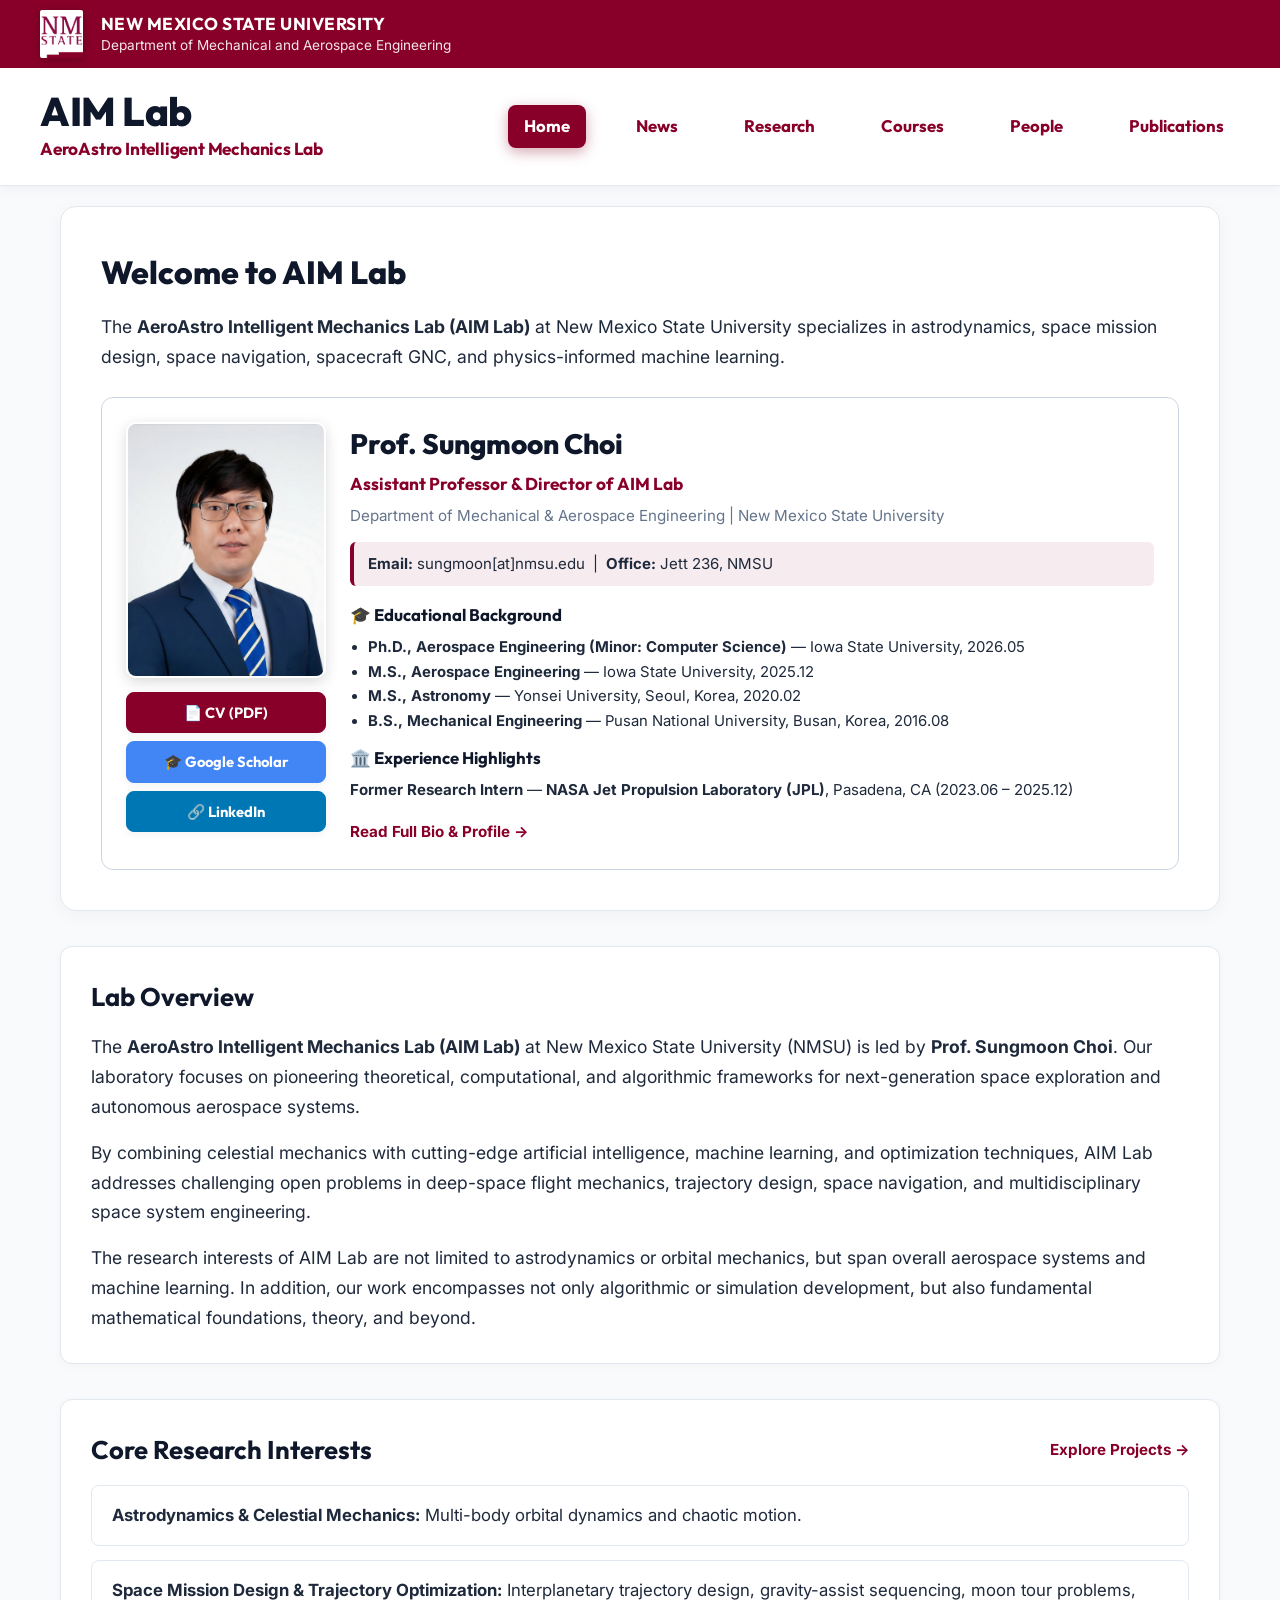
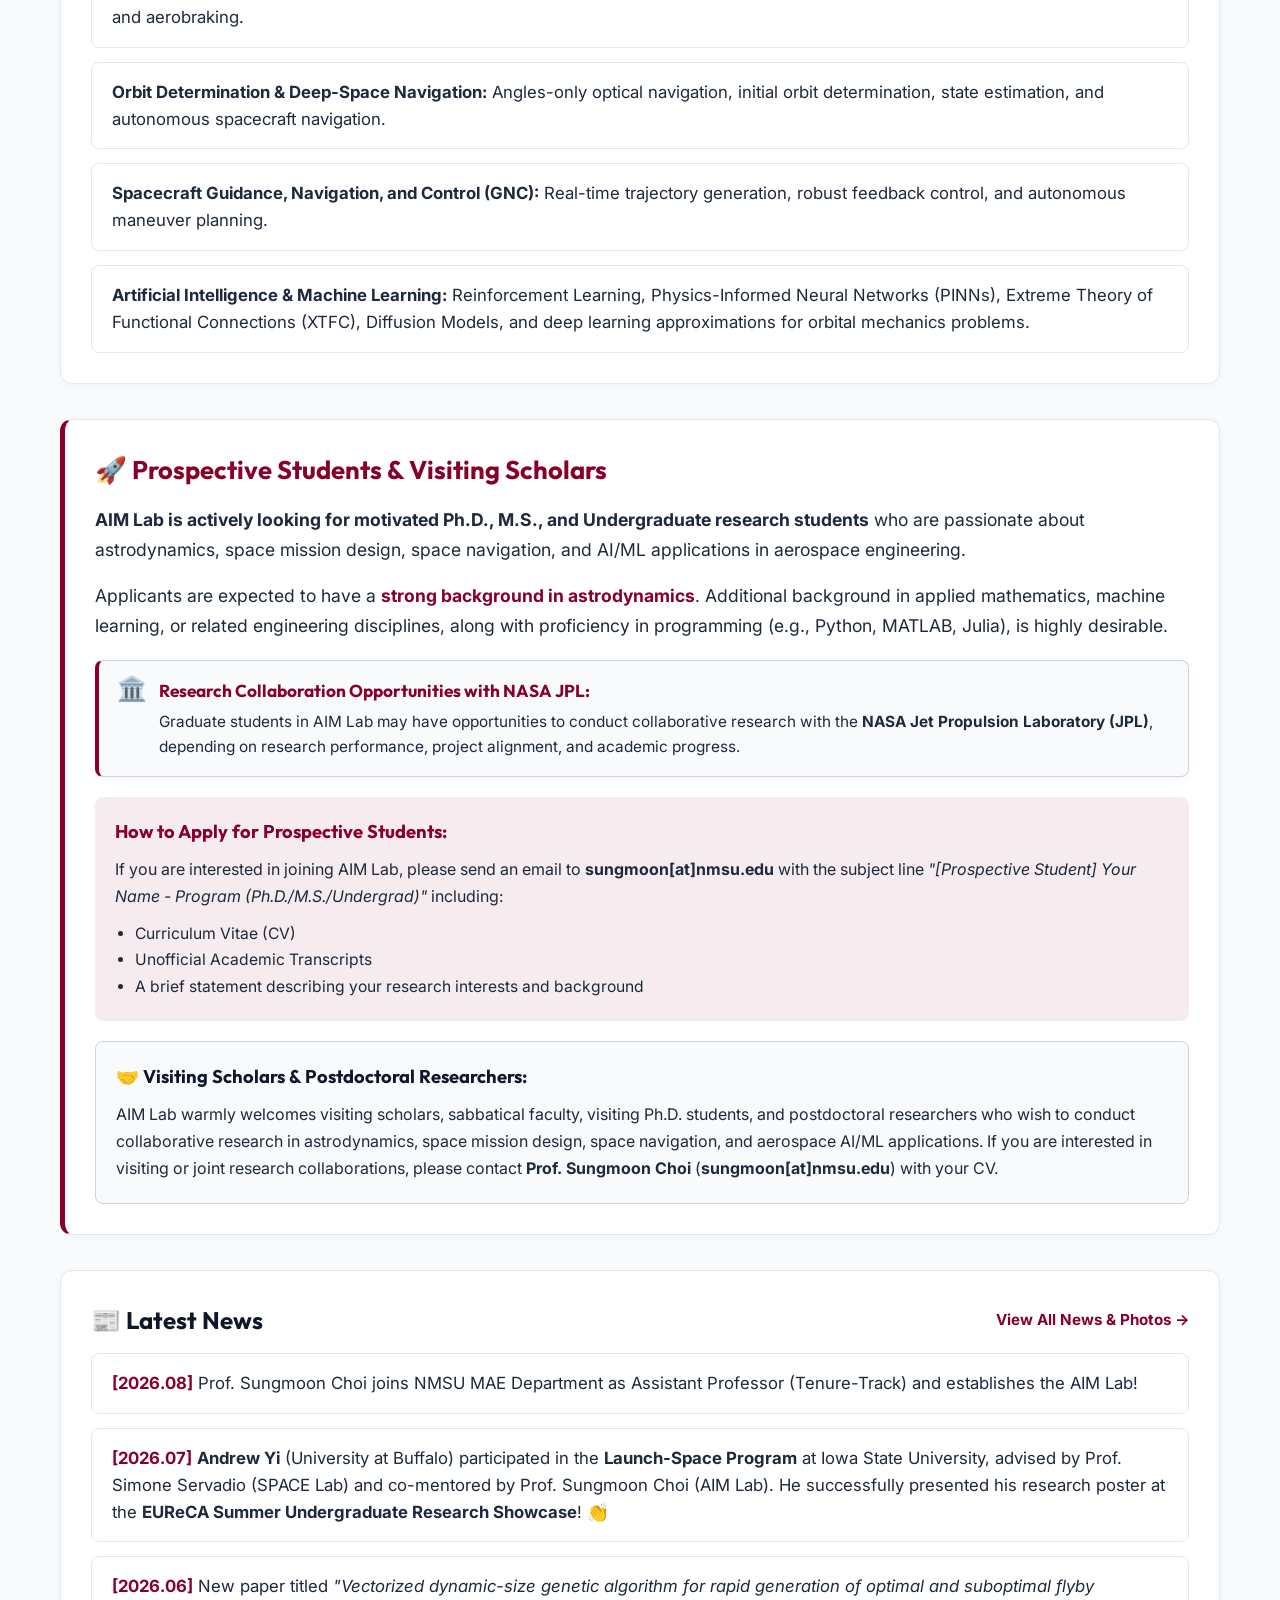
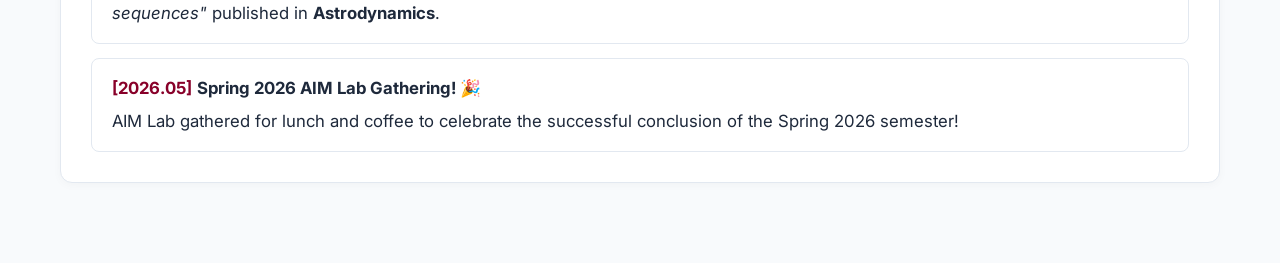
==== commit 6f738530: "Update AIM Lab members and website git l:wqog --oneline --graph -5#" ====
--- a/index.html
+++ b/index.html
@@ -166,7 +166,7 @@
 
             <div
               style="background-color: var(--nmsu-crimson-light); border-left: 4px solid var(--nmsu-crimson); padding: 10px 14px; border-radius: 6px; margin-bottom: 16px; font-size: 0.94rem;">
-              <strong>Email:</strong> sungmoon.at.nmsu.edu &nbsp;|&nbsp; <strong>Office:</strong> MAE Department, NMSU
+              <strong>Email:</strong> sungmoon[at]nmsu.edu &nbsp;|&nbsp; <strong>Office:</strong> Jett 236, NMSU
             </div>
 
             <!-- Education & Research Experience -->
@@ -254,9 +254,10 @@
           aerospace engineering.
         </p>
         <p class="section-desc" style="margin-bottom: 20px;">
-          Strong candidates typically possess a solid background in applied mathematics, astrodynamics, and machine
-          learning, or related engineering disciplines, along with proficiency in programming (e.g., Python, MATLAB,
-          Julia).
+          Applicants are expected to have a
+          <strong style="color: var(--nmsu-crimson);">strong background in astrodynamics</strong>.
+          Additional background in applied mathematics, machine learning, or related engineering disciplines,
+          along with proficiency in programming (e.g., Python, MATLAB, Julia), is highly desirable.
         </p>
 
         <!-- NASA JPL Collaboration Opportunity Highlight Box -->
@@ -284,7 +285,7 @@
             style="font-family: 'Outfit', sans-serif; color: var(--nmsu-crimson); margin-bottom: 10px; font-size: 1.15rem;">
             How to Apply for Prospective Students:</h4>
           <p class="section-desc" style="font-size: 1rem; margin-bottom: 10px;">
-            If you are interested in joining AIM Lab, please send an email to <strong>sungmoon.at.nmsu.edu</strong> with
+            If you are interested in joining AIM Lab, please send an email to <strong>sungmoon[at]nmsu.edu</strong> with
             the subject line <em>"[Prospective Student] Your Name - Program (Ph.D./M.S./Undergrad)"</em> including:
           </p>
           <ul style="margin-left: 20px; color: var(--text-main); font-size: 0.98rem; line-height: 1.7;">
@@ -303,7 +304,7 @@
             AIM Lab warmly welcomes visiting scholars, sabbatical faculty, visiting Ph.D. students, and postdoctoral
             researchers who wish to conduct collaborative research in astrodynamics, space mission design, space
             navigation, and aerospace AI/ML applications. If you are interested in visiting or joint research
-            collaborations, please contact <strong>Prof. Sungmoon Choi</strong> (<strong>sungmoon.at.nmsu.edu</strong>)
+            collaborations, please contact <strong>Prof. Sungmoon Choi</strong> (<strong>sungmoon[at]nmsu.edu</strong>)
             with your CV.
           </p>
         </div>
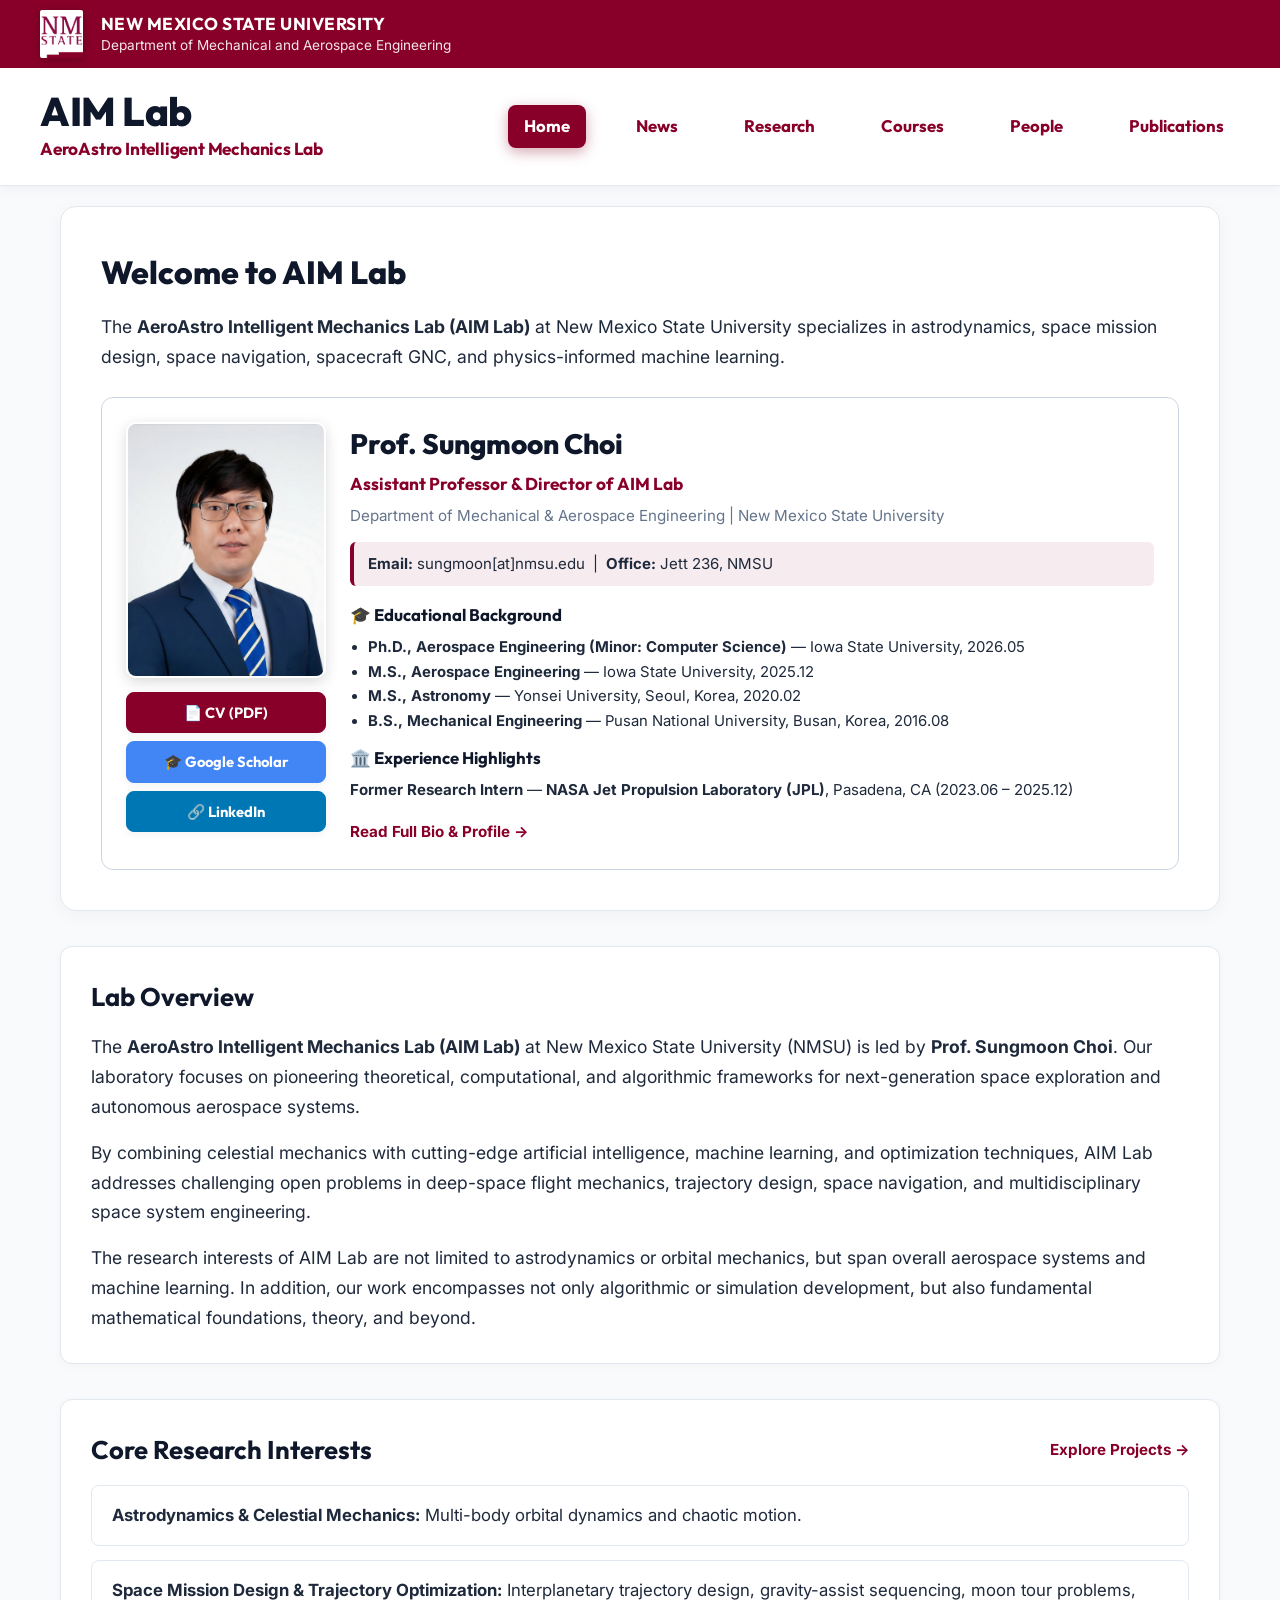
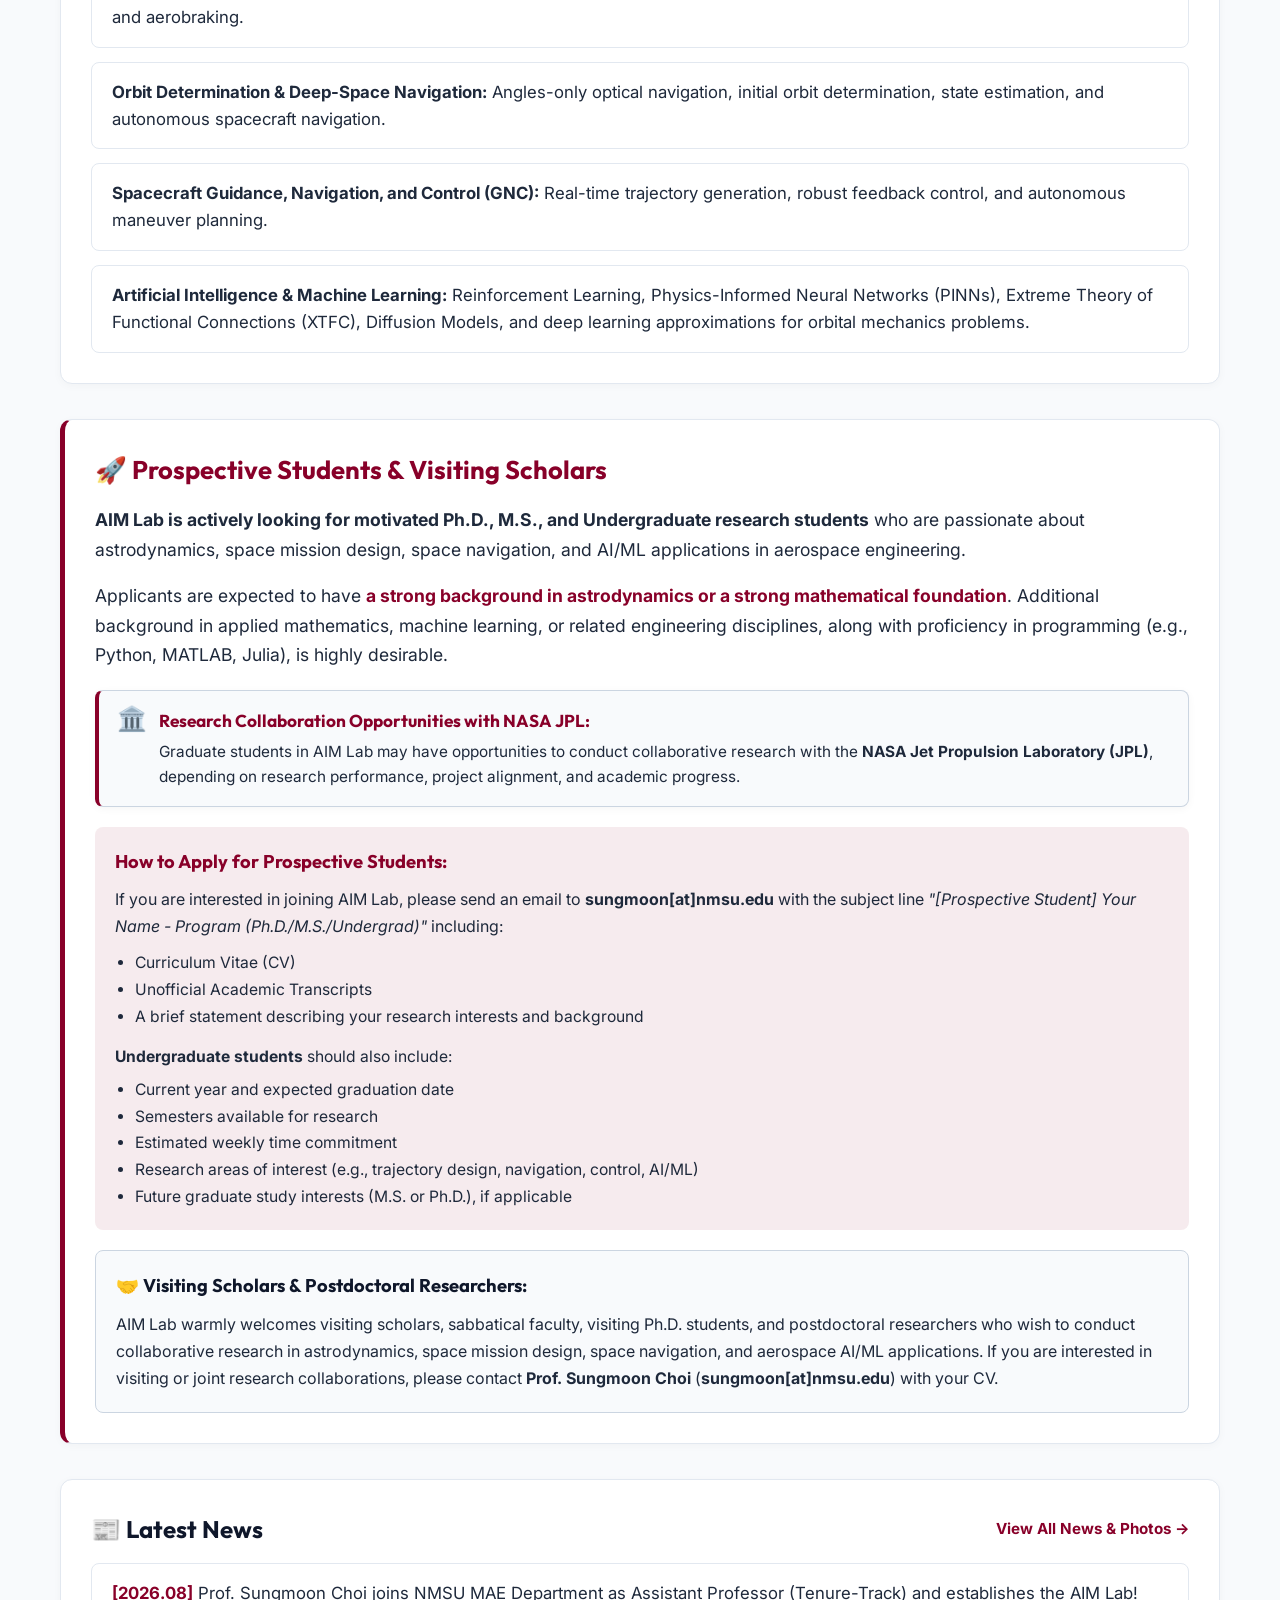
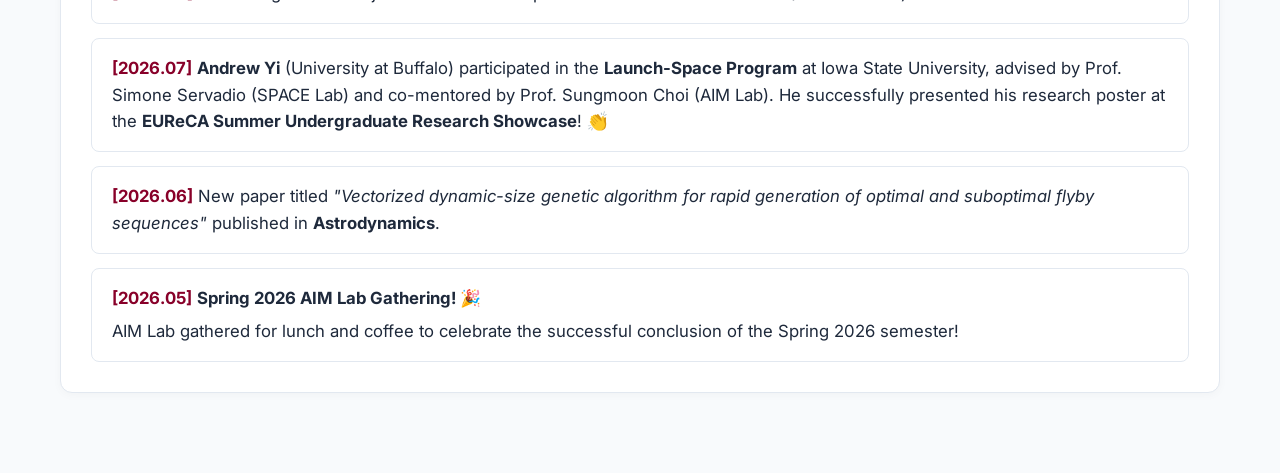
==== commit 9454f308: "Update undergraduate application information" ====
--- a/index.html
+++ b/index.html
@@ -254,8 +254,9 @@
           aerospace engineering.
         </p>
         <p class="section-desc" style="margin-bottom: 20px;">
-          Applicants are expected to have a
-          <strong style="color: var(--nmsu-crimson);">strong background in astrodynamics</strong>.
+          Applicants are expected to have
+          <strong style="color: var(--nmsu-crimson);">a strong background in astrodynamics or a strong mathematical
+            foundation</strong>.
           Additional background in applied mathematics, machine learning, or related engineering disciplines,
           along with proficiency in programming (e.g., Python, MATLAB, Julia), is highly desirable.
         </p>
@@ -284,14 +285,30 @@
           <h4
             style="font-family: 'Outfit', sans-serif; color: var(--nmsu-crimson); margin-bottom: 10px; font-size: 1.15rem;">
             How to Apply for Prospective Students:</h4>
+
           <p class="section-desc" style="font-size: 1rem; margin-bottom: 10px;">
-            If you are interested in joining AIM Lab, please send an email to <strong>sungmoon[at]nmsu.edu</strong> with
-            the subject line <em>"[Prospective Student] Your Name - Program (Ph.D./M.S./Undergrad)"</em> including:
+            If you are interested in joining AIM Lab, please send an email to
+            <strong>sungmoon[at]nmsu.edu</strong> with the subject line
+            <em>"[Prospective Student] Your Name - Program (Ph.D./M.S./Undergrad)"</em> including:
           </p>
+
           <ul style="margin-left: 20px; color: var(--text-main); font-size: 0.98rem; line-height: 1.7;">
             <li>Curriculum Vitae (CV)</li>
             <li>Unofficial Academic Transcripts</li>
             <li>A brief statement describing your research interests and background</li>
+          </ul>
+
+          <!-- Undergraduate Students -->
+          <p class="section-desc" style="font-size: 0.98rem; margin-top: 14px; margin-bottom: 6px;">
+            <strong>Undergraduate students</strong> should also include:
+          </p>
+
+          <ul style="margin-left: 20px; color: var(--text-main); font-size: 0.98rem; line-height: 1.7;">
+            <li>Current year and expected graduation date</li>
+            <li>Semesters available for research</li>
+            <li>Estimated weekly time commitment</li>
+            <li>Research areas of interest (e.g., trajectory design, navigation, control, AI/ML)</li>
+            <li>Future graduate study interests (M.S. or Ph.D.), if applicable</li>
           </ul>
         </div>
 
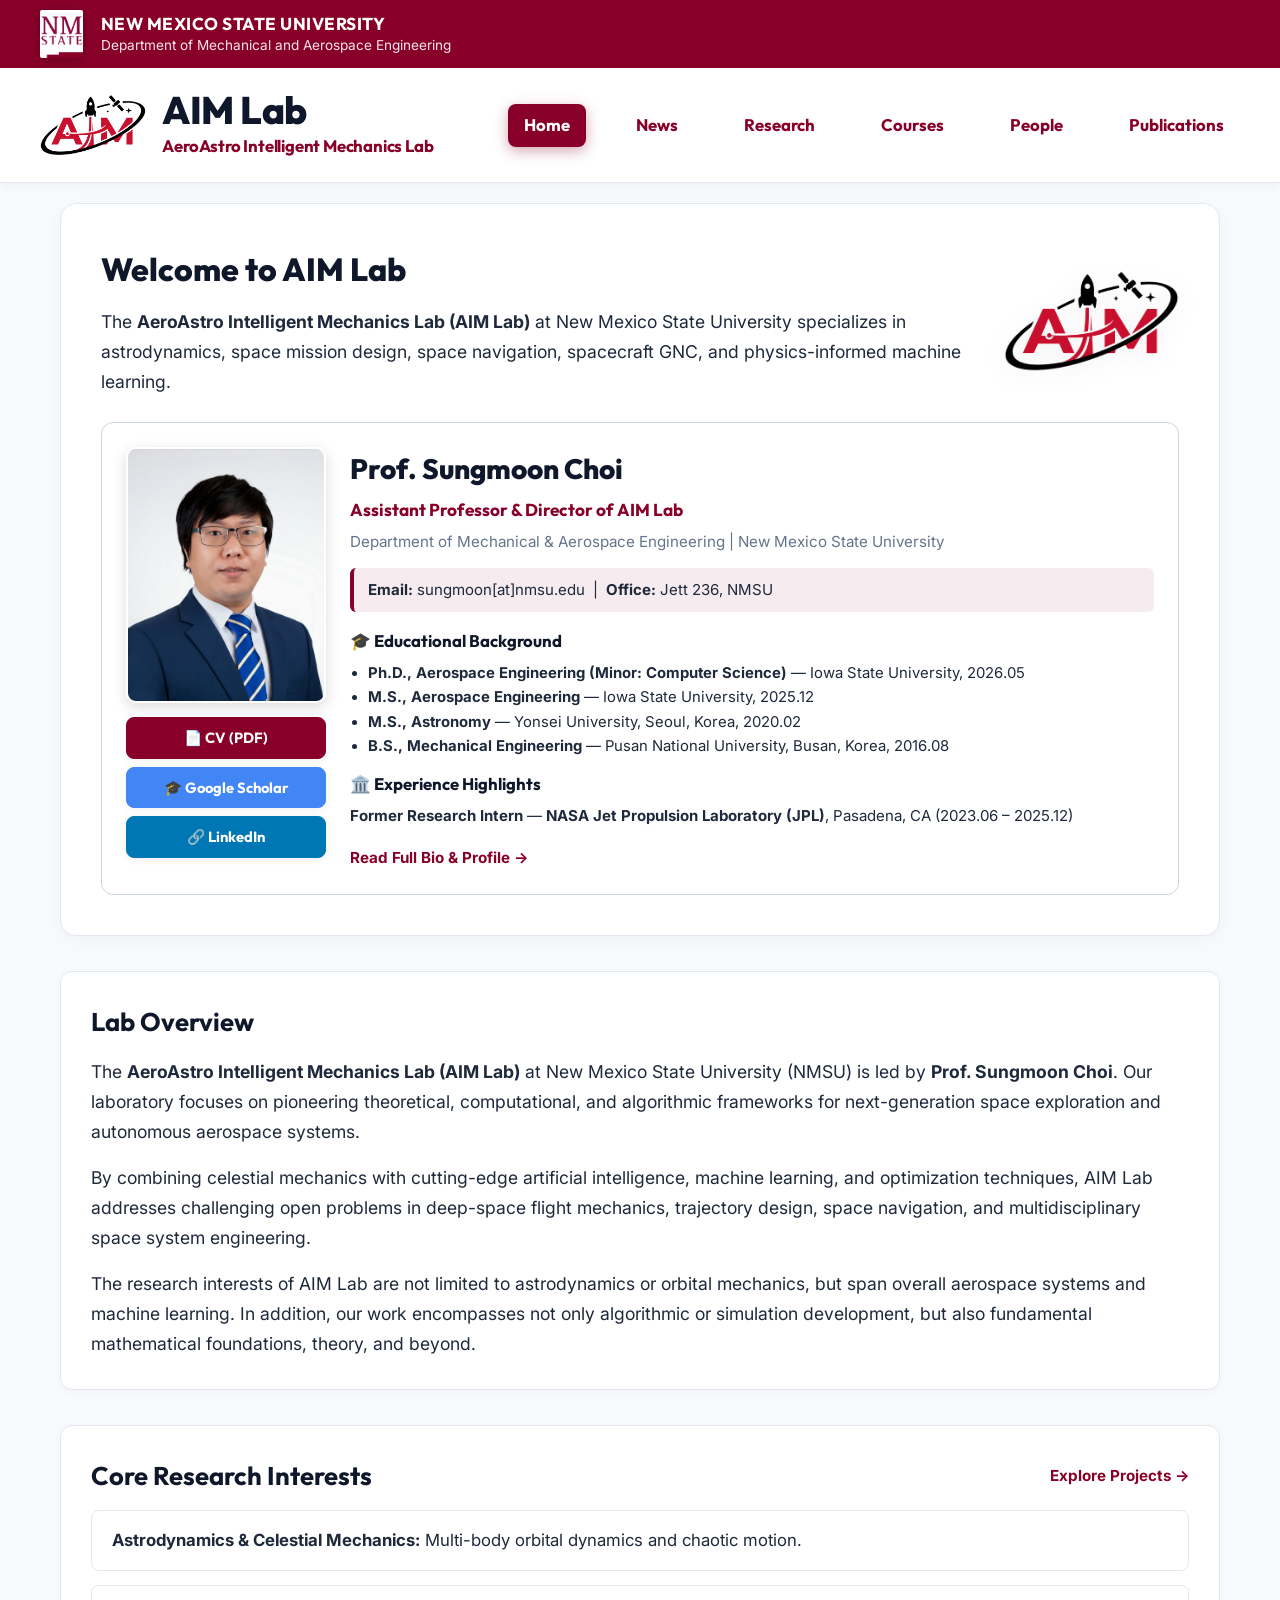
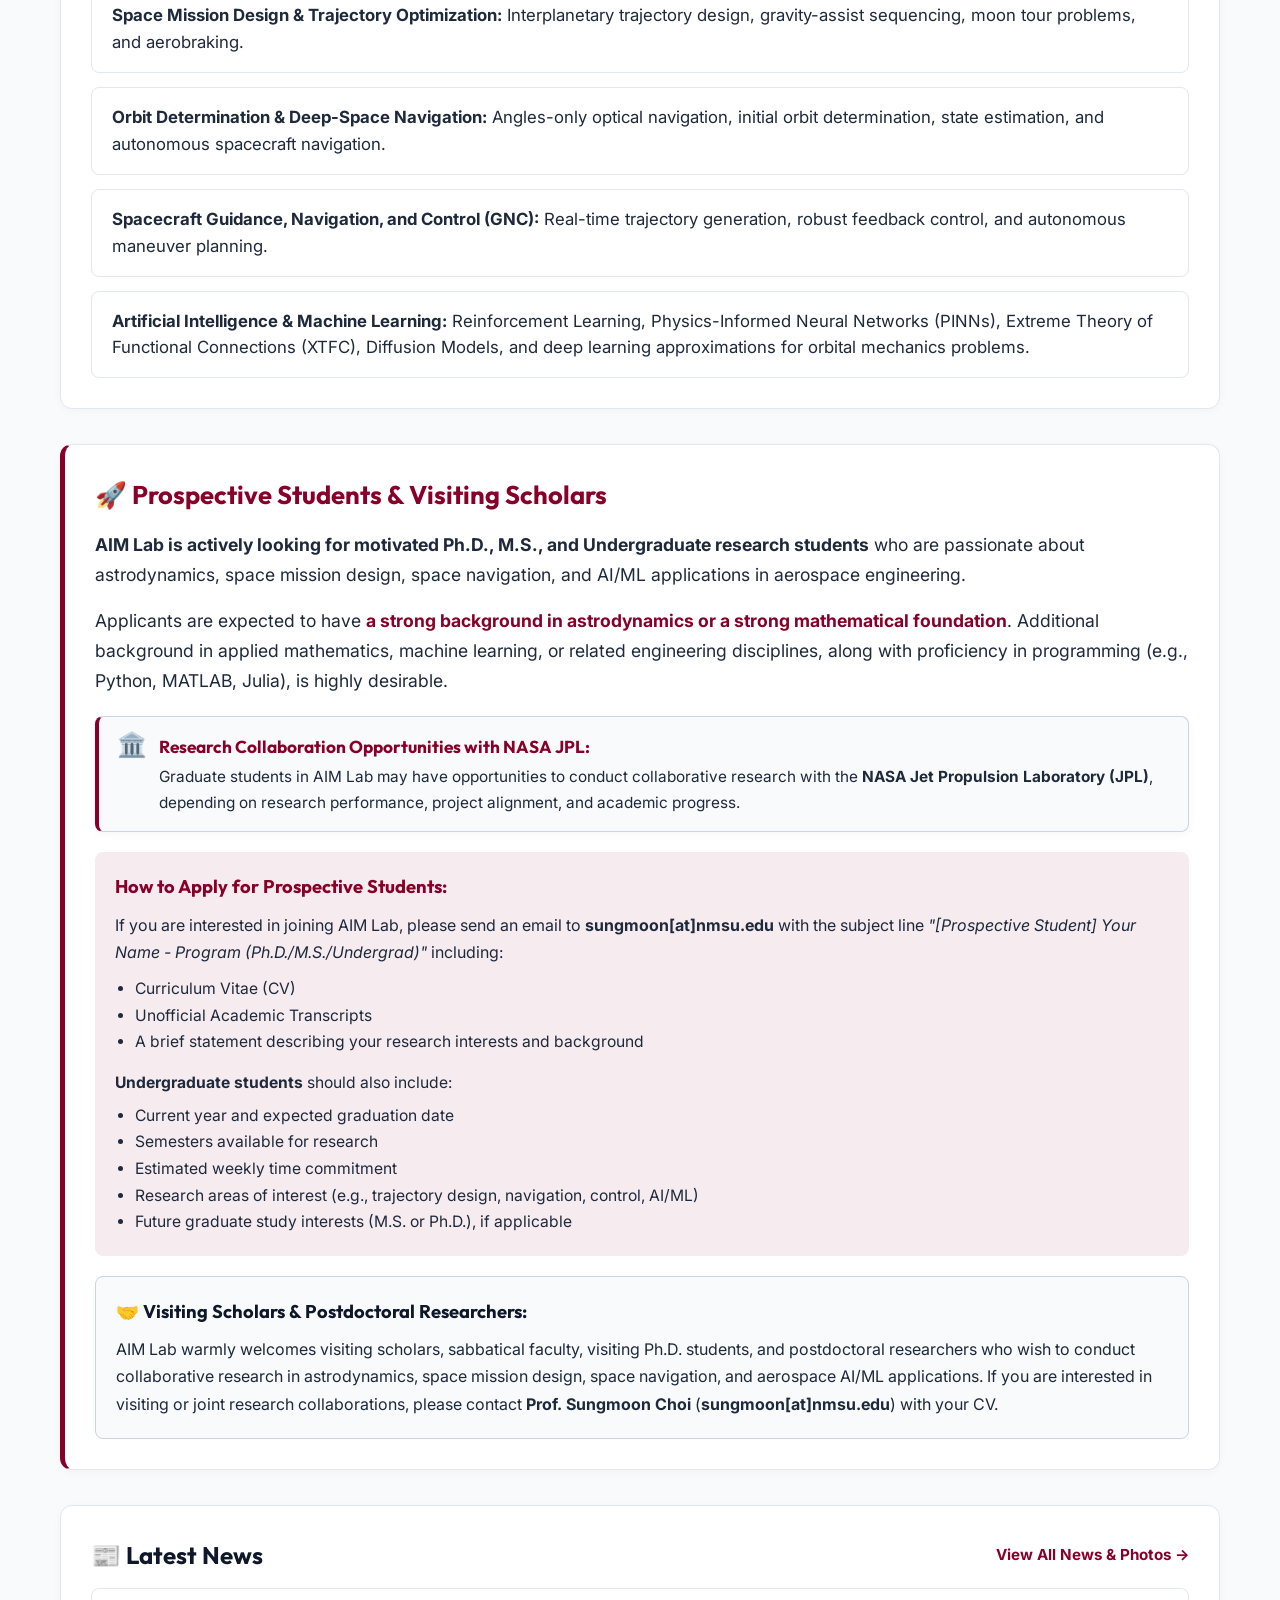
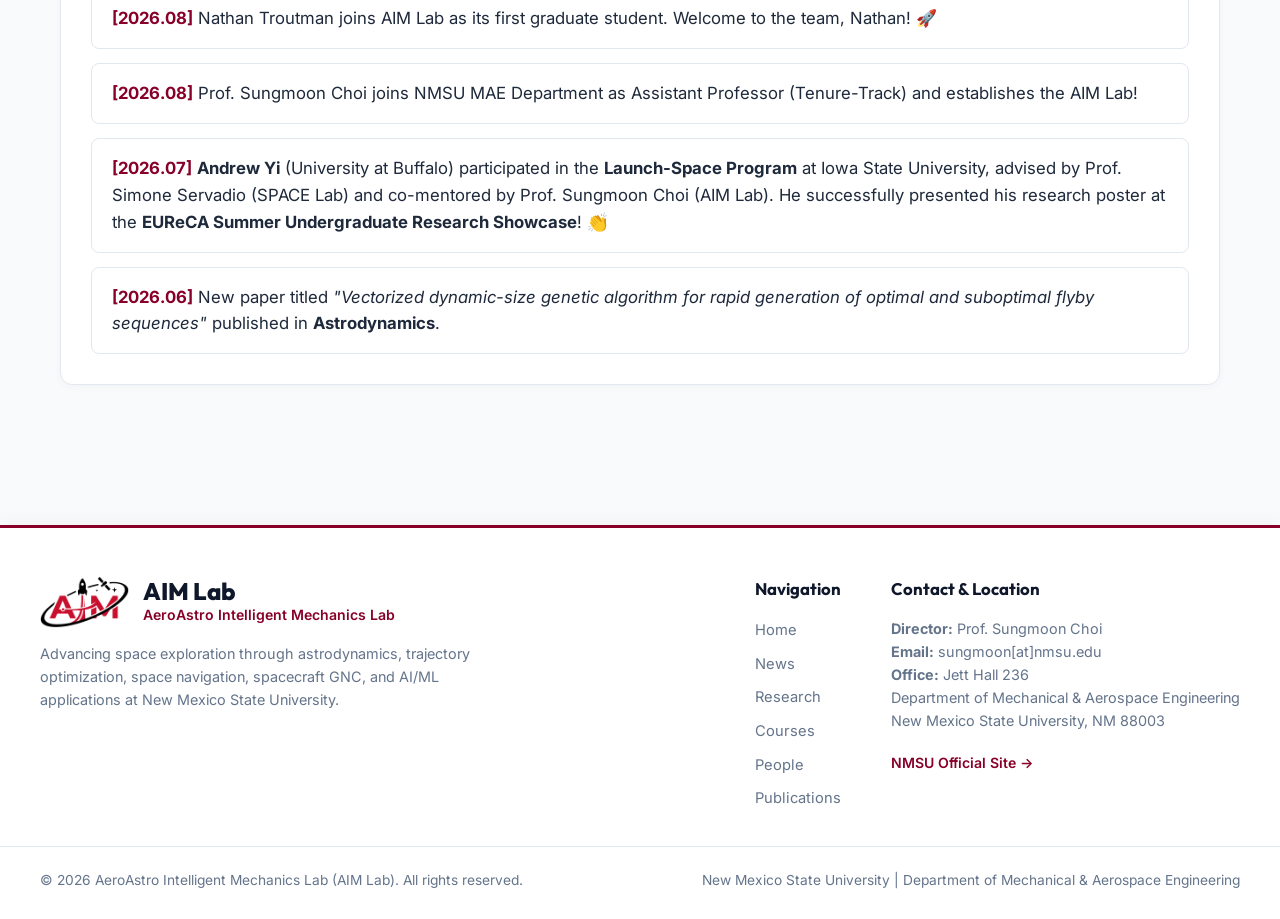
==== commit 5afc5fb0: "Add AIM Lab logo to header, hero, footer, and favicon" ====
--- a/index.html
+++ b/index.html
@@ -34,8 +34,13 @@
     content="AeroAstro Intelligent Mechanics Lab (AIM Lab) at New Mexico State University. Led by Prof. Sungmoon Choi.">
   <meta name="twitter:image" content="https://choiaimlab.github.io/Members/Sungmoon.jpg">
 
+  <!-- Favicon -->
+  <link rel="icon" type="image/x-icon" href="favicon.ico">
+  <link rel="icon" type="image/png" sizes="32x32" href="Logo/favicon-32x32.png">
+  <link rel="apple-touch-icon" href="apple-touch-icon.png">
+
   <!-- Stylesheet -->
-  <link rel="stylesheet" href="styles.css?v=1.3.2">
+  <link rel="stylesheet" href="styles.css?v=1.5.0">
 
   <!-- Google Structured Data (JSON-LD) -->
   <script type="application/ld+json">
@@ -96,10 +101,13 @@
   <!-- 2. AIM LAB BRANDING & NAVIGATION HEADER -->
   <header class="main-header">
     <div class="lab-container">
-      <div class="lab-title-group">
-        <h1 class="lab-title">AIM Lab</h1>
-        <p class="lab-subtitle">AeroAstro Intelligent Mechanics Lab</p>
-      </div>
+      <a href="index.html" class="lab-brand-link">
+        <img src="Logo/AIM_LOGO.png" alt="AIM Lab Logo" class="lab-logo">
+        <div class="lab-title-group">
+          <h1 class="lab-title">AIM Lab</h1>
+          <p class="lab-subtitle">AeroAstro Intelligent Mechanics Lab</p>
+        </div>
+      </a>
 
       <!-- Navigation Tabs -->
       <nav class="nav-tabs">
@@ -119,12 +127,19 @@
 
       <!-- Hero Box & PI Bio Profile -->
       <div class="hero-box" style="margin-bottom: 35px;">
-        <h2 class="hero-heading">Welcome to AIM Lab</h2>
-        <p class="hero-text" style="margin-bottom: 25px;">
-          The <strong>AeroAstro Intelligent Mechanics Lab (AIM Lab)</strong> at New Mexico State University specializes
-          in astrodynamics, space mission design, space navigation, spacecraft GNC, and physics-informed machine
-          learning.
-        </p>
+        <div class="hero-intro-header" style="display: flex; justify-content: space-between; align-items: center; gap: 32px; margin-bottom: 25px; flex-wrap: wrap;">
+          <div style="flex: 1; min-width: 280px;">
+            <h2 class="hero-heading" style="margin-bottom: 12px;">Welcome to AIM Lab</h2>
+            <p class="hero-text" style="margin-bottom: 0;">
+              The <strong>AeroAstro Intelligent Mechanics Lab (AIM Lab)</strong> at New Mexico State University specializes
+              in astrodynamics, space mission design, space navigation, spacecraft GNC, and physics-informed machine
+              learning.
+            </p>
+          </div>
+          <div style="flex-shrink: 0; display: flex; align-items: center; justify-content: center;">
+            <img src="Logo/AIM_LOGO.png" alt="AIM Lab Logo" style="width: 175px; max-width: 100%; height: auto; object-fit: contain; filter: drop-shadow(0 4px 12px rgba(0,0,0,0.06));">
+          </div>
+        </div>
 
         <!-- PI Bio Profile Card (Option 2) -->
         <div
@@ -362,6 +377,57 @@
     </div>
   </main>
 
+  <!-- FOOTER -->
+  <footer class="main-footer">
+    <div class="footer-container">
+      <div class="footer-brand">
+        <a href="index.html" class="footer-logo-row">
+          <img src="Logo/AIM_LOGO.png" alt="AIM Lab Logo" class="footer-logo">
+          <div>
+            <div class="footer-brand-title">AIM Lab</div>
+            <div class="footer-brand-sub">AeroAstro Intelligent Mechanics Lab</div>
+          </div>
+        </a>
+        <p class="footer-desc">
+          Advancing space exploration through astrodynamics, trajectory optimization, space navigation, spacecraft GNC, and AI/ML applications at New Mexico State University.
+        </p>
+      </div>
+
+      <div class="footer-columns">
+        <div class="footer-col">
+          <h4 class="footer-col-title">Navigation</h4>
+          <ul class="footer-links">
+            <li><a href="index.html">Home</a></li>
+            <li><a href="news.html">News</a></li>
+            <li><a href="research.html">Research</a></li>
+            <li><a href="courses.html">Courses</a></li>
+            <li><a href="people.html">People</a></li>
+            <li><a href="publications.html">Publications</a></li>
+          </ul>
+        </div>
+
+        <div class="footer-col">
+          <h4 class="footer-col-title">Contact & Location</h4>
+          <div class="footer-contact-item">
+            <strong>Director:</strong> Prof. Sungmoon Choi<br>
+            <strong>Email:</strong> sungmoon[at]nmsu.edu<br>
+            <strong>Office:</strong> Jett Hall 236<br>
+            Department of Mechanical & Aerospace Engineering<br>
+            New Mexico State University, NM 88003
+          </div>
+          <div style="margin-top: 8px;">
+            <a href="https://nmsu.edu" target="_blank" rel="noopener noreferrer" style="font-size: 0.88rem; color: var(--nmsu-crimson); font-weight: 600; text-decoration: none;">NMSU Official Site &rarr;</a>
+          </div>
+        </div>
+      </div>
+    </div>
+
+    <div class="footer-bottom">
+      <div>&copy; 2026 AeroAstro Intelligent Mechanics Lab (AIM Lab). All rights reserved.</div>
+      <div>New Mexico State University | Department of Mechanical & Aerospace Engineering</div>
+    </div>
+  </footer>
+
   <script src="main.js"></script>
 </body>
 
--- a/styles.css
+++ b/styles.css
@@ -130,52 +130,51 @@
   gap: 20px;
 }
 
+.lab-brand-link {
+  display: flex;
+  align-items: center;
+  gap: 16px;
+  text-decoration: none;
+  color: inherit;
+  flex-shrink: 0;
+}
+
+.lab-brand-link:hover .lab-logo {
+  transform: scale(1.04);
+}
+
+.lab-brand-link:hover .lab-title {
+  color: var(--nmsu-crimson);
+}
+
+.lab-logo {
+  height: 62px;
+  width: auto;
+  display: block;
+  object-fit: contain;
+  transition: transform 0.25s ease;
+}
+
 .lab-title-group {
   display: flex;
   flex-direction: column;
-  flex-shrink: 0;
 }
 
 .lab-title {
   font-family: 'Outfit', sans-serif;
   font-weight: 800;
-  font-size: 2.8rem;
-  color: var(--space-dark);
-  letter-spacing: -0.5px;
-  line-height: 1.1;
-  margin: 0;
-}
-
-.lab-subtitle {
-  font-family: 'Inter', sans-serif;
-  font-weight: 600;
-  font-size: 1.1rem;
-  color: var(--nmsu-crimson);
-  letter-spacing: -0.2px;
-  margin-top: 4px;
-  margin-bottom: 0;
-}
-
-.lab-title-group {
-  display: flex;
-  flex-direction: column;
-  flex-shrink: 0;
-}
-
-.lab-title {
-  font-family: 'Outfit', sans-serif;
-  font-weight: 800;
-  font-size: 2.5rem;
+  font-size: 2.4rem;
   color: var(--space-dark);
   letter-spacing: -0.5px;
   line-height: 1.05;
   margin: 0;
+  transition: color 0.2s ease;
 }
 
 .lab-subtitle {
   font-family: 'Outfit', 'Inter', sans-serif;
   font-weight: 700;
-  font-size: 1.08rem;
+  font-size: 1.05rem;
   color: var(--nmsu-crimson);
   letter-spacing: -0.2px;
   margin-top: 3px;
@@ -828,6 +827,18 @@
 }
 
 @media (max-width: 768px) {
+  .lab-brand-link {
+    gap: 12px;
+  }
+  .lab-logo {
+    height: 50px;
+  }
+  .lab-title {
+    font-size: 2rem;
+  }
+  .lab-subtitle {
+    font-size: 0.92rem;
+  }
   .pi-profile-card {
     flex-direction: column;
     align-items: center;
@@ -835,6 +846,21 @@
   .pi-photo {
     width: 200px;
     height: 250px;
+  }
+  .footer-container {
+    flex-direction: column;
+    gap: 32px;
+    padding: 0 24px;
+  }
+  .footer-columns {
+    gap: 32px;
+    width: 100%;
+  }
+  .footer-bottom {
+    flex-direction: column;
+    align-items: flex-start;
+    gap: 8px;
+    padding: 20px 24px 0;
   }
 }
 
@@ -882,3 +908,131 @@
   border: 0;
 }
 
+/* 10. COMMON SITE FOOTER STYLING */
+.main-footer {
+  background-color: #ffffff;
+  border-top: 3px solid var(--nmsu-crimson);
+  padding: 48px 0 28px;
+  margin-top: 60px;
+  color: var(--text-main);
+  box-shadow: 0 -4px 16px rgba(0, 0, 0, 0.03);
+}
+
+.footer-container {
+  max-width: 1340px;
+  margin: 0 auto;
+  padding: 0 40px;
+  display: flex;
+  justify-content: space-between;
+  align-items: flex-start;
+  gap: 40px;
+  flex-wrap: wrap;
+}
+
+.footer-brand {
+  display: flex;
+  flex-direction: column;
+  gap: 14px;
+  max-width: 440px;
+}
+
+.footer-logo-row {
+  display: flex;
+  align-items: center;
+  gap: 14px;
+  text-decoration: none;
+}
+
+.footer-logo {
+  height: 52px;
+  width: auto;
+  object-fit: contain;
+  transition: transform 0.25s ease;
+}
+
+.footer-logo-row:hover .footer-logo {
+  transform: scale(1.04);
+}
+
+.footer-brand-title {
+  font-family: 'Outfit', sans-serif;
+  font-size: 1.5rem;
+  font-weight: 800;
+  color: var(--space-dark);
+  line-height: 1.1;
+}
+
+.footer-brand-sub {
+  font-family: 'Inter', sans-serif;
+  font-size: 0.88rem;
+  font-weight: 600;
+  color: var(--nmsu-crimson);
+}
+
+.footer-desc {
+  font-size: 0.9rem;
+  color: var(--text-muted);
+  line-height: 1.6;
+}
+
+.footer-columns {
+  display: flex;
+  gap: 50px;
+  flex-wrap: wrap;
+}
+
+.footer-col {
+  display: flex;
+  flex-direction: column;
+  gap: 10px;
+}
+
+.footer-col-title {
+  font-family: 'Outfit', sans-serif;
+  font-size: 1.05rem;
+  font-weight: 700;
+  color: var(--space-dark);
+  margin-bottom: 4px;
+}
+
+.footer-links {
+  list-style: none;
+  padding: 0;
+  margin: 0;
+  display: flex;
+  flex-direction: column;
+  gap: 8px;
+}
+
+.footer-links a {
+  color: var(--text-muted);
+  text-decoration: none;
+  font-size: 0.92rem;
+  transition: color 0.2s ease;
+}
+
+.footer-links a:hover {
+  color: var(--nmsu-crimson);
+  text-decoration: underline;
+}
+
+.footer-contact-item {
+  font-size: 0.9rem;
+  color: var(--text-muted);
+  line-height: 1.6;
+}
+
+.footer-bottom {
+  max-width: 1340px;
+  margin: 35px auto 0;
+  padding: 22px 40px 0;
+  border-top: 1px solid #e2e8f0;
+  display: flex;
+  justify-content: space-between;
+  align-items: center;
+  font-size: 0.86rem;
+  color: var(--text-muted);
+  flex-wrap: wrap;
+  gap: 12px;
+}
+
